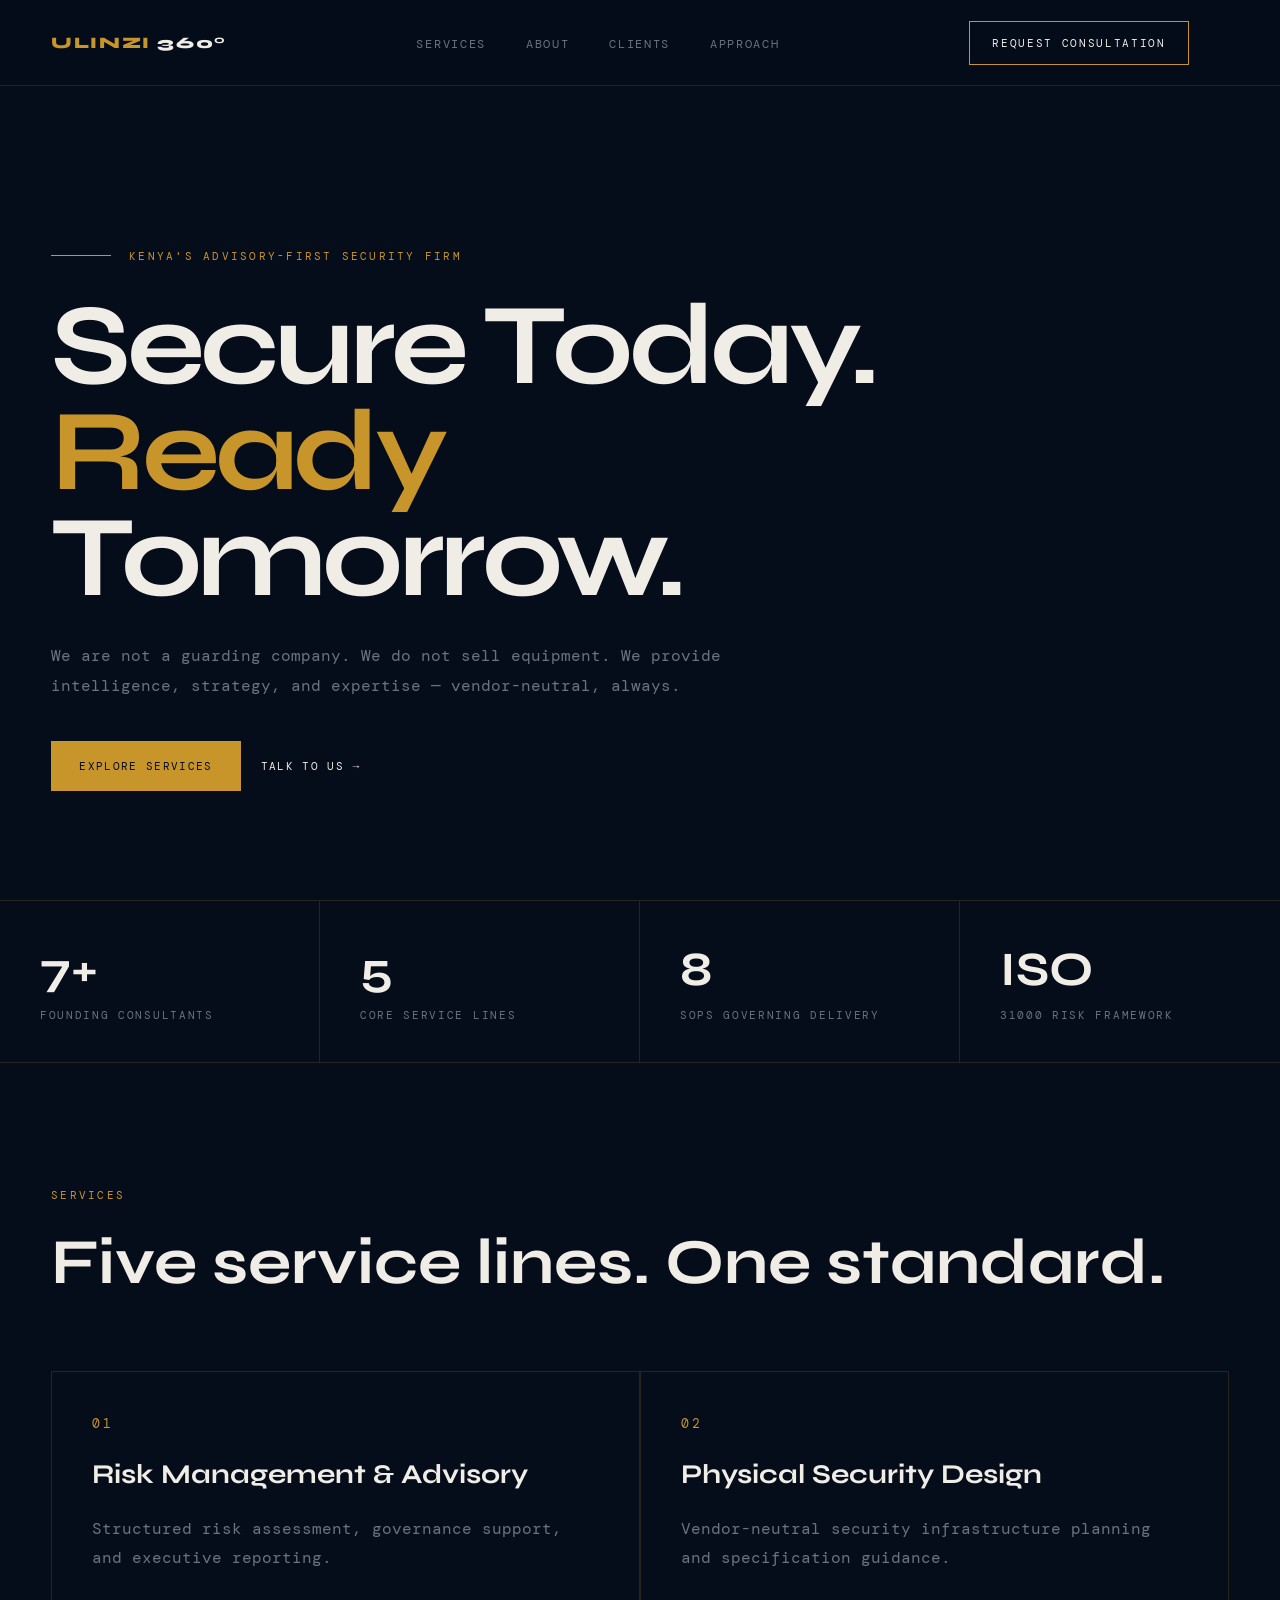
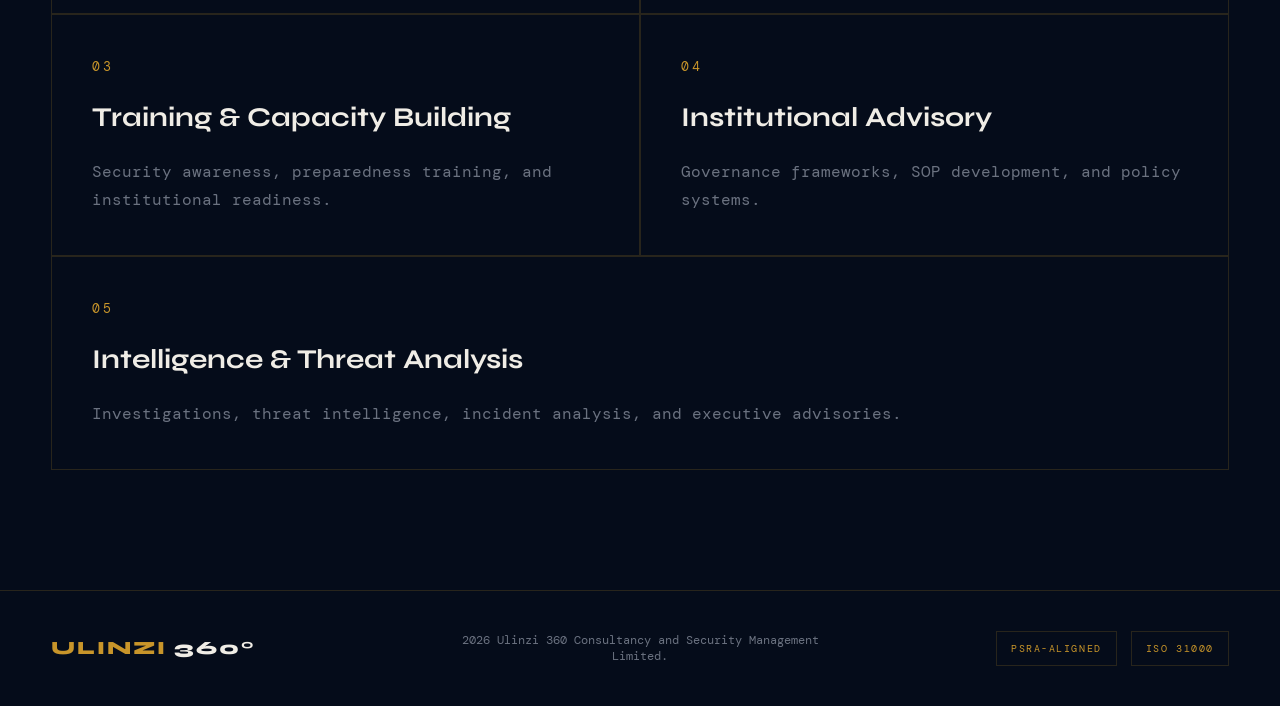
==== index.html @ 2a736d99 "start-up this is skelleton of project ." ====
<!DOCTYPE html>
<html lang="en">
<head>
  <meta charset="UTF-8" />
  <meta
    name="viewport"
    content="width=device-width, initial-scale=1.0"
  />

  <title>Ulinzi 360 | Secure Today. Ready Tomorrow. </title>

  <meta
    name="description"
    content="Advisory-first security consultancy and risk management firm operating across Kenya."
  />

  <!-- FONTS -->
  <link rel="preconnect" href="https://fonts.googleapis.com">
  <link rel="preconnect" href="https://fonts.gstatic.com" crossorigin>

  <link
    href="https://fonts.googleapis.com/css2?family=DM+Mono:wght@300;400&family=Syne:wght@700;800&display=swap"
    rel="stylesheet"
  />

  <!-- CSS -->
  <link rel="stylesheet" href="css/style.css">
</head>

<body>

  <!-- NAV -->

  <header class="header">

    <nav class="navbar container">

      <a href="index.html" class="logo">
        <span class="gold">ULINZI</span>
        <span class="white">360°</span>
      </a>

      <ul class="nav-links">

        <li>
          <a href="services.html">Services</a>
        </li>

        <li>
          <a href="about.html">About</a>
        </li>

        <li>
          <a href="clients.html">Clients</a>
        </li>

        <li>
          <a href="approach.html">Approach</a>
        </li>

      </ul>

      <a href="contact.html" class="nav-btn">
        Request Consultation
      </a>

      <button class="menu-btn">
        ☰
      </button>

    </nav>

  </header>

  <!-- MOBILE MENU -->

  <div class="mobile-menu">

    <a href="services.html">Services</a>
    <a href="about.html">About</a>
    <a href="clients.html">Clients</a>
    <a href="approach.html">Approach</a>
    <a href="contact.html">Contact</a>

  </div>

  <!-- HERO -->

  <main>

    <section class="hero container">

      <div class="hero-content">

        <div class="eyebrow">

          <span class="line"></span>

          <span>
            Kenya's Advisory-First Security Firm
          </span>

        </div>

        <h1>
          Secure Today.
          <span class="gold">
            Ready
          </span>
          Tomorrow.
        </h1>

        <p>
          We are not a guarding company.
          We do not sell equipment.
          We provide intelligence, strategy,
          and expertise — vendor-neutral, always.
        </p>

        <div class="hero-buttons">

          <a href="services.html" class="primary-btn">
            Explore Services
          </a>

          <a href="contact.html" class="ghost-btn">
            Talk To Us →
          </a>

        </div>

      </div>

    </section>

    <!-- STATS -->

    <section class="stats">

      <div class="stat-box">
        <h2>7+</h2>
        <p>FOUNDING CONSULTANTS</p>
      </div>

      <div class="stat-box">
        <h2>5</h2>
        <p>CORE SERVICE LINES</p>
      </div>

      <div class="stat-box">
        <h2>8</h2>
        <p>SOPS GOVERNING DELIVERY</p>
      </div>

      <div class="stat-box">
        <h2>ISO</h2>
        <p>31000 RISK FRAMEWORK</p>
      </div>

    </section>

    <!-- SERVICES -->

    <section class="services container">

      <div class="section-top">

        <span class="section-label">
          SERVICES
        </span>

        <h2>
          Five service lines.
          One standard.
        </h2>

      </div>

      <div class="services-grid">

        <article class="service-card">

          <span class="service-number">
            01
          </span>

          <h3>
            Risk Management &
            Advisory
          </h3>

          <p>
            Structured risk assessment,
            governance support,
            and executive reporting.
          </p>

        </article>

        <article class="service-card">

          <span class="service-number">
            02
          </span>

          <h3>
            Physical Security
            Design
          </h3>

          <p>
            Vendor-neutral security
            infrastructure planning
            and specification guidance.
          </p>

        </article>

        <article class="service-card">

          <span class="service-number">
            03
          </span>

          <h3>
            Training &
            Capacity Building
          </h3>

          <p>
            Security awareness,
            preparedness training,
            and institutional readiness.
          </p>

        </article>

        <article class="service-card">

          <span class="service-number">
            04
          </span>

          <h3>
            Institutional Advisory
          </h3>

          <p>
            Governance frameworks,
            SOP development,
            and policy systems.
          </p>

        </article>

        <article class="service-card full">

          <span class="service-number">
            05
          </span>

          <h3>
            Intelligence &
            Threat Analysis
          </h3>

          <p>
            Investigations,
            threat intelligence,
            incident analysis,
            and executive advisories.
          </p>

        </article>

      </div>

    </section>

  </main>

  <!-- FOOTER -->

  <footer class="footer">

    <div class="container footer-grid">

      <div>
        <h3 class="logo">
          <span class="gold">ULINZI</span>
          <span class="white">360°</span>
        </h3>
      </div>

      <div class="footer-center">
        2026 Ulinzi 360 Consultancy and Security
        Management Limited.
      </div>

      <div class="footer-tags">

        <span>PSRA-ALIGNED</span>
        <span>ISO 31000</span>

      </div>

    </div>

  </footer>

  <script src="js/script.js"></script>

</body>
</html>
---- css/style.css ----
:root{

  --bg-primary:#050C1A;
  --bg-secondary:#0A1628;

  --gold:#C8952A;
  --gold-dim:#8A6318;

  --text:#F0EDE6;
  --muted:#6B7280;

  --line:rgba(200,149,42,0.18);

}

*{
  margin:0;
  padding:0;
  box-sizing:border-box;
}

html{
  scroll-behavior:smooth;
}

body{
  background:var(--bg-primary);
  color:var(--text);
  font-family:'DM Mono', monospace;
}

a{
  text-decoration:none;
  color:inherit;
}

.container{
  width:min(1400px, 92%);
  margin:auto;
}

/* HEADER */

.header{
  position:fixed;
  top:0;
  left:0;
  width:100%;
  z-index:999;
  background:rgba(5,12,26,0.92);
  backdrop-filter:blur(12px);
  border-bottom:1px solid var(--line);
}

.navbar{
  height:85px;
  display:grid;
  grid-template-columns:auto 1fr auto auto;
  align-items:center;
  gap:40px;
}

.logo{
  font-family:'Syne', sans-serif;
  font-weight:800;
  letter-spacing:0.1em;
}

.gold{
  color:var(--gold);
}

.white{
  color:var(--text);
}

.nav-links{
  display:flex;
  justify-content:center;
  gap:40px;
  list-style:none;
}

.nav-links a{
  font-size:0.75rem;
  text-transform:uppercase;
  letter-spacing:0.14em;
  color:var(--muted);
  transition:0.3s ease;
}

.nav-links a:hover{
  color:var(--text);
}

.nav-btn{
  padding:14px 22px;
  border:1px solid var(--gold);
  font-size:0.7rem;
  text-transform:uppercase;
  letter-spacing:0.15em;
  transition:0.3s ease;
}

.nav-btn:hover{
  background:var(--gold);
  color:var(--bg-primary);
}

.menu-btn{
  display:none;
}

/* HERO */

.hero{
  min-height:100vh;
  display:grid;
  align-items:center;
  padding-top:140px;
}

.hero-content{
  max-width:950px;
}

.eyebrow{
  display:flex;
  align-items:center;
  gap:18px;
  margin-bottom:30px;
}

.line{
  width:60px;
  height:1px;
  background:var(--gold);
}

.eyebrow span:last-child{
  color:var(--gold);
  text-transform:uppercase;
  letter-spacing:0.2em;
  font-size:0.7rem;
}

.hero h1{
  font-family:'Syne', sans-serif;
  font-size:clamp(4rem, 9vw, 7.5rem);
  line-height:0.92;
  margin-bottom:30px;
  letter-spacing:-0.04em;
}

.hero p{
  max-width:700px;
  color:var(--muted);
  line-height:1.9;
  margin-bottom:40px;
}

.hero-buttons{
  display:flex;
  gap:20px;
  flex-wrap:wrap;
}

.primary-btn{
  padding:18px 28px;
  background:var(--gold);
  color:var(--bg-primary);
  text-transform:uppercase;
  letter-spacing:0.12em;
  font-size:0.7rem;
}

.ghost-btn{
  display:flex;
  align-items:center;
  gap:10px;
  text-transform:uppercase;
  letter-spacing:0.12em;
  font-size:0.7rem;
}

/* STATS */

.stats{
  display:grid;
  grid-template-columns:repeat(4,1fr);
  border-top:1px solid var(--line);
  border-bottom:1px solid var(--line);
}

.stat-box{
  padding:40px;
  border-right:1px solid var(--line);
}

.stat-box:last-child{
  border-right:none;
}

.stat-box h2{
  font-family:'Syne', sans-serif;
  font-size:3rem;
  margin-bottom:10px;
}

.stat-box p{
  font-size:0.7rem;
  color:var(--muted);
  letter-spacing:0.15em;
}

/* SERVICES */

.services{
  padding:120px 0;
}

.section-label{
  color:var(--gold);
  letter-spacing:0.2em;
  font-size:0.7rem;
}

.section-top h2{
  font-family:'Syne', sans-serif;
  font-size:clamp(2rem, 5vw, 4rem);
  margin-top:20px;
  margin-bottom:70px;
}

.services-grid{
  display:grid;
  grid-template-columns:repeat(2,1fr);
}

.service-card{
  border:1px solid var(--line);
  padding:40px;
  transition:0.3s ease;
}

.service-card:hover{
  background:rgba(200,149,42,0.04);
}

.service-card.full{
  grid-column:span 2;
}

.service-number{
  color:var(--gold);
  letter-spacing:0.2em;
  font-size:0.8rem;
}

.service-card h3{
  font-family:'Syne', sans-serif;
  font-size:1.7rem;
  margin:25px 0;
}

.service-card p{
  color:var(--muted);
  line-height:1.8;
}

/* FOOTER */

.footer{
  border-top:1px solid var(--line);
  padding:40px 0;
}

.footer-grid{
  display:grid;
  grid-template-columns:1fr 1fr 1fr;
  align-items:center;
}

.footer-center{
  text-align:center;
  color:var(--muted);
  font-size:0.75rem;
}

.footer-tags{
  display:flex;
  justify-content:flex-end;
  gap:14px;
}

.footer-tags span{
  border:1px solid var(--line);
  padding:10px 14px;
  color:var(--gold);
  font-size:0.65rem;
  letter-spacing:0.15em;
}
/* ABOUT PAGE EXTRA SECTIONS */

.page-hero{
  padding:160px 0 80px;
}

.page-hero h1{
  font-family:'Syne', sans-serif;
  font-size:clamp(3rem, 6vw, 5rem);
  margin:20px 0;
}

.page-hero p{
  color:var(--muted);
  max-width:750px;
  line-height:1.8;
}

/* STORY */
.about-story{
  padding:80px 0;
}

.about-story p{
  color:var(--muted);
  max-width:900px;
  line-height:1.9;
}

/* PRINCIPLES CARDS */
.about-card{
  border:1px solid var(--line);
  padding:40px;
}

.about-card h3{
  font-family:'Syne', sans-serif;
  margin:20px 0;
}

/* TIMELINE */
.timeline{
  padding:100px 0;
}

.timeline-grid{
  display:grid;
  grid-template-columns:repeat(2,1fr);
  gap:30px;
}

.timeline-item{
  border:1px solid var(--line);
  padding:30px;
}

.timeline-item h3{
  color:var(--gold);
  font-family:'Syne', sans-serif;
  font-size:1.8rem;
  margin-bottom:10px;
}
/* CONTACT PAGE */

.consultants{
  padding:80px 0;
}

.consultant-grid{
  display:grid;
  grid-template-columns:repeat(3,1fr);
  gap:30px;
  margin-top:40px;
}

.consultant-card{
  border:1px solid var(--line);
  padding:40px;
  transition:0.3s ease;
  display:flex;
  flex-direction:column;
  gap:20px;
}

.consultant-card:hover{
  background:rgba(200,149,42,0.04);
}

.consultant-card.highlight{
  border:1px solid var(--gold);
}

.consultant-avatar{
  width:60px;
  height:60px;
  border:1px solid var(--gold);
  display:flex;
  align-items:center;
  justify-content:center;
  color:var(--gold);
  font-family:'Syne', sans-serif;
}

.consultant-card h3{
  font-family:'Syne', sans-serif;
}

.contact-box p{
  color:var(--muted);
  font-size:0.8rem;
}

.contact-box span{
  color:var(--gold);
}

.contact-form-section{
  padding:100px 0;
}

.contact-form{
  display:grid;
  gap:20px;
  max-width:700px;
}

.contact-form input,
.contact-form textarea{
  padding:15px;
  background:transparent;
  border:1px solid var(--line);
  color:var(--text);
  font-family:'DM Mono', monospace;
}

.contact-form textarea{
  min-height:150px;
}

/* MOBILE */

.mobile-menu{
  display:none;
}

@media(max-width:900px){

  .nav-links,
  .nav-btn{
    display:none;
  }

  .menu-btn{
    display:block;
    background:none;
    border:none;
    color:var(--text);
    font-size:2rem;
    cursor:pointer;
  }

  .stats{
    grid-template-columns:1fr 1fr;
  }

  .services-grid{
    grid-template-columns:1fr;
  }

  .service-card.full{
    grid-column:span 1;
  }

  .footer-grid{
    grid-template-columns:1fr;
    gap:30px;
    text-align:center;
  }

  .footer-tags{
    justify-content:center;
  }

  .mobile-menu{
    position:fixed;
    inset:0;
    background:var(--bg-primary);
    z-index:998;
    display:none;
    flex-direction:column;
    justify-content:center;
    align-items:center;
    gap:40px;
  }

  .mobile-menu a{
    font-size:1.3rem;
    text-transform:uppercase;
    letter-spacing:0.15em;
  }

  .mobile-menu.active{
    display:flex;
  }

}
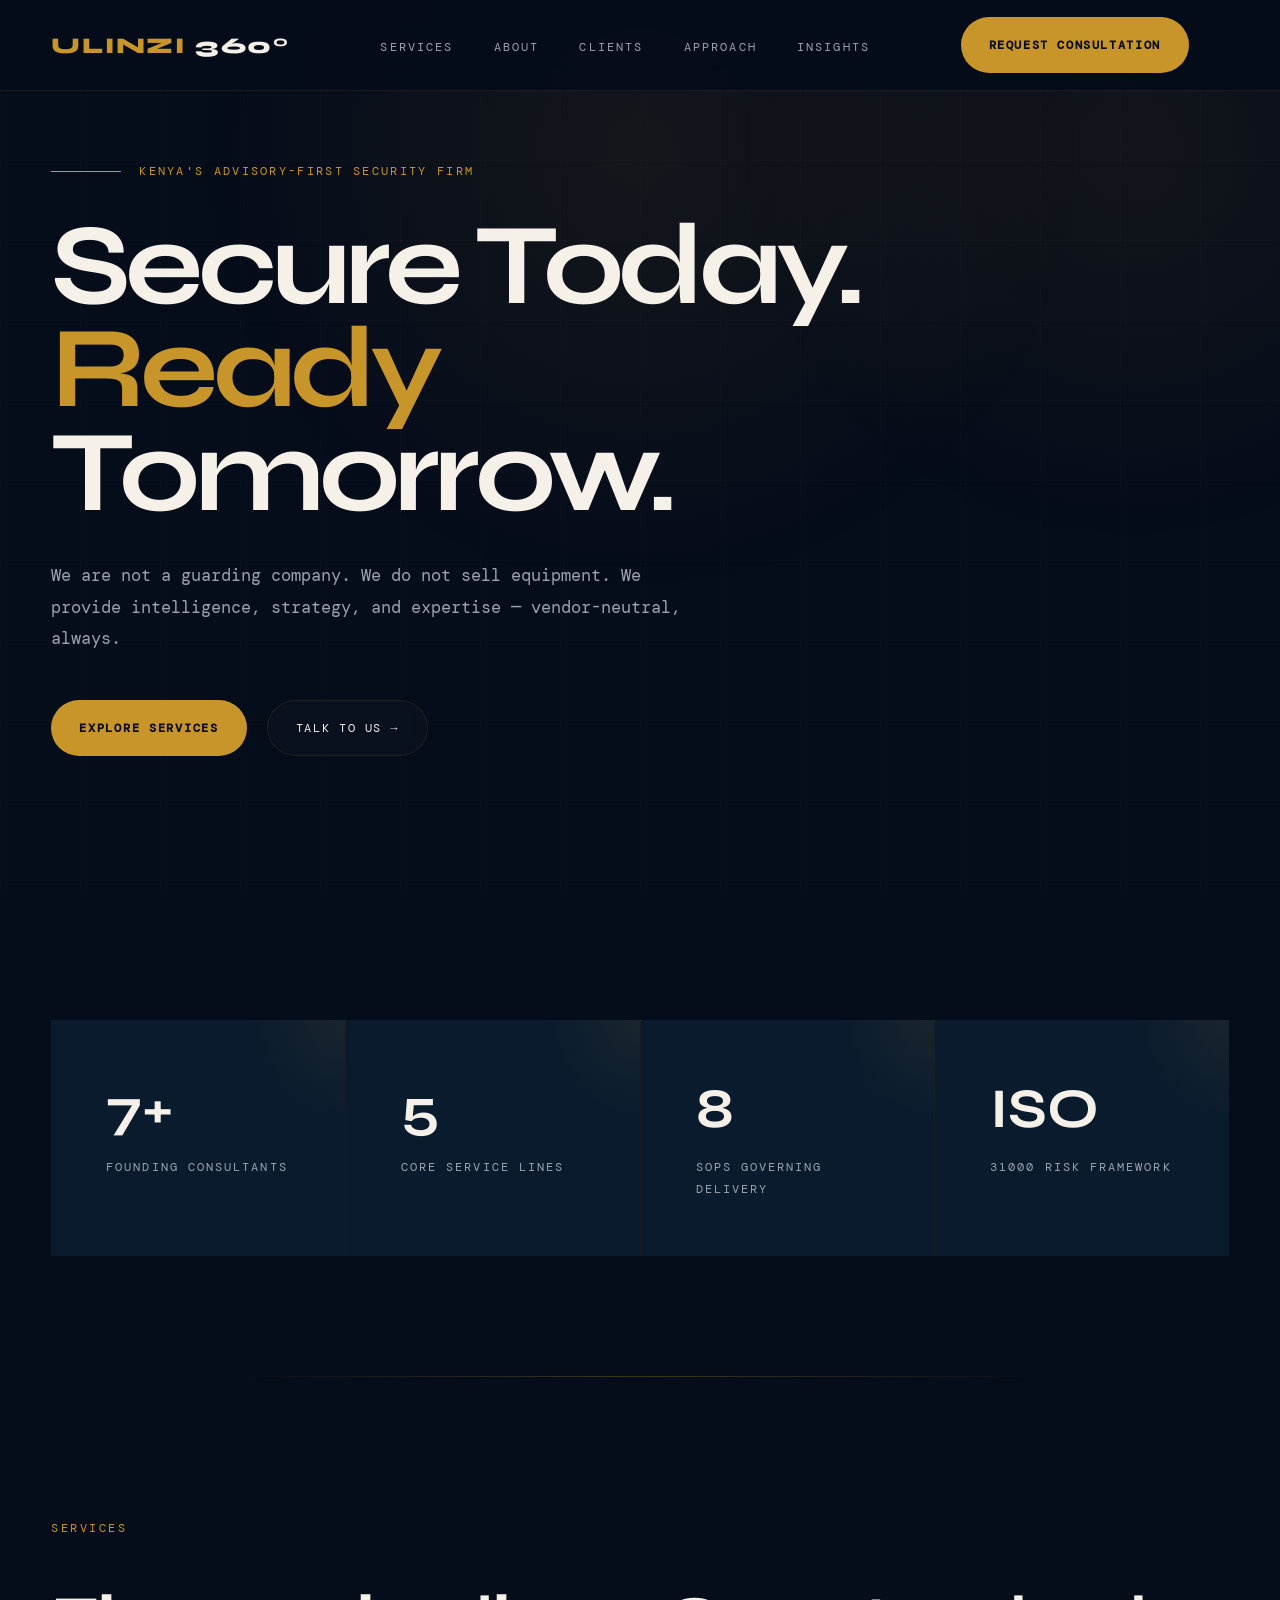
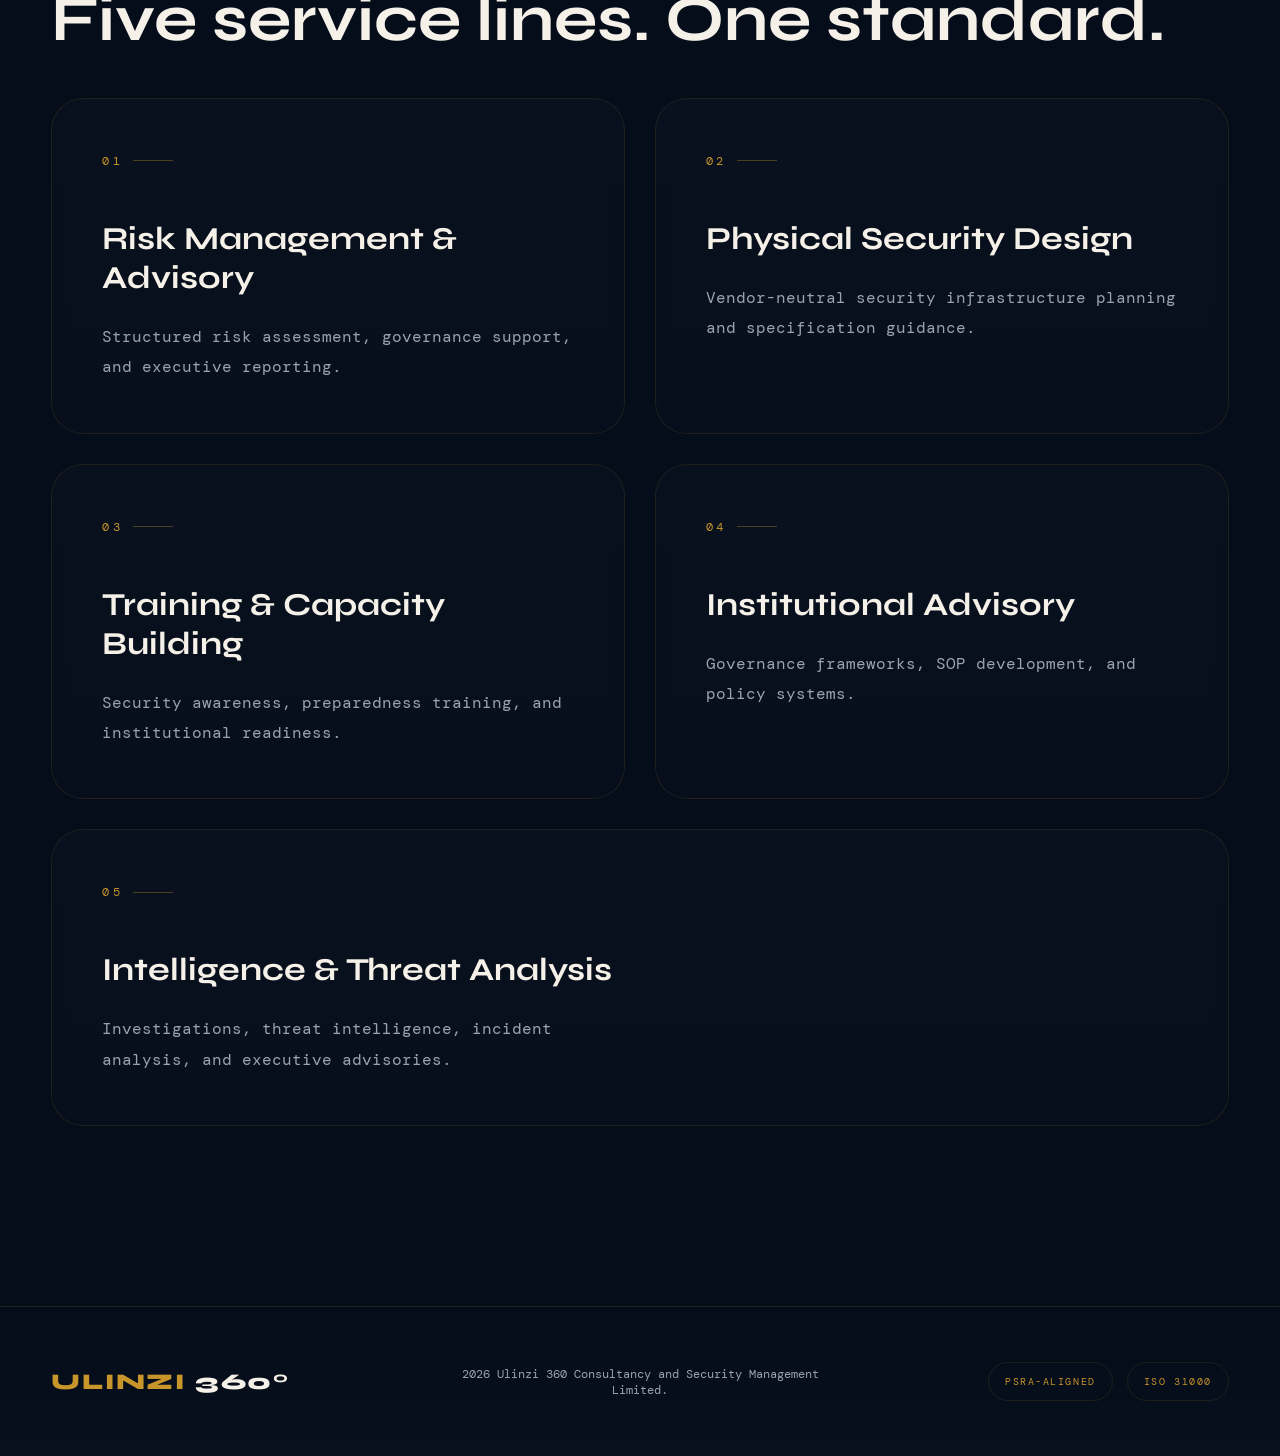
==== commit fe757889: "update 4/n" ====
--- a/index.html
+++ b/index.html
@@ -58,6 +58,10 @@
           <a href="approach.html">Approach</a>
         </li>
 
+        <li>
+          <a href="insights.html">Insights</a>
+        </li>
+
       </ul>
 
       <a href="contact.html" class="nav-btn">
@@ -81,6 +85,7 @@
     <a href="clients.html">Clients</a>
     <a href="approach.html">Approach</a>
     <a href="contact.html">Contact</a>
+    <a href="insights.html">Insights</a>
 
   </div>
 
--- a/css/style.css
+++ b/css/style.css
@@ -1,22 +1,33 @@
 :root{
 
   --bg-primary:#050C1A;
-  --bg-secondary:#0A1628;
+  --bg-secondary:#0A1B2E;
 
   --gold:#C8952A;
+  --gold-light:#E2B04A;
   --gold-dim:#8A6318;
 
-  --text:#F0EDE6;
-  --muted:#6B7280;
-
-  --line:rgba(200,149,42,0.18);
-
-}
+  --text:#F5F1E8;
+  --muted:#9CA3AF;
+
+  --line:rgba(200,149,42,0.12);
+
+  --radius:28px;
+
+}
+
+/* RESET */
 
 *{
   margin:0;
   padding:0;
   box-sizing:border-box;
+
+  transition:
+  background-color .35s ease,
+  border-color .35s ease,
+  color .35s ease,
+  transform .45s cubic-bezier(.22,.61,.36,1);
 }
 
 html{
@@ -27,6 +38,45 @@
   background:var(--bg-primary);
   color:var(--text);
   font-family:'DM Mono', monospace;
+  overflow-x:hidden;
+  position:relative;
+}
+
+/* GRID BACKGROUND */
+
+body::before{
+  content:"";
+  position:fixed;
+  inset:0;
+
+  background-image:
+  linear-gradient(rgba(255,255,255,0.015) 1px, transparent 1px),
+  linear-gradient(90deg, rgba(255,255,255,0.015) 1px, transparent 1px);
+
+  background-size:80px 80px;
+
+  pointer-events:none;
+  z-index:-3;
+}
+
+/* GLOW */
+
+body::after{
+  content:"";
+  position:fixed;
+
+  width:800px;
+  height:800px;
+
+  background:
+  radial-gradient(circle,
+  rgba(200,149,42,0.07),
+  transparent 70%);
+
+  top:-250px;
+  right:-250px;
+
+  z-index:-2;
 }
 
 a{
@@ -34,9 +84,46 @@
   color:inherit;
 }
 
+img{
+  width:100%;
+  display:block;
+}
+
+p{
+  line-height:1.9;
+  font-size:1rem;
+}
+
 .container{
-  width:min(1400px, 92%);
+  width:min(1400px,92%);
   margin:auto;
+}
+
+/* GLOBAL SECTION FLOW */
+
+section{
+  position:relative;
+}
+
+section::before{
+  content:"";
+  position:absolute;
+
+  top:0;
+  left:50%;
+
+  transform:translateX(-50%);
+
+  width:70%;
+  height:1px;
+
+  background:
+  linear-gradient(
+    90deg,
+    transparent,
+  rgba(200,149,42,0.3),
+    transparent
+  );
 }
 
 /* HEADER */
@@ -47,15 +134,20 @@
   left:0;
   width:100%;
   z-index:999;
-  background:rgba(5,12,26,0.92);
-  backdrop-filter:blur(12px);
+
+  background:rgba(5,12,26,0.88);
+
+  backdrop-filter:blur(14px);
+
   border-bottom:1px solid var(--line);
 }
 
 .navbar{
-  height:85px;
+  height:90px;
+
   display:grid;
   grid-template-columns:auto 1fr auto auto;
+
   align-items:center;
   gap:40px;
 }
@@ -63,7 +155,8 @@
 .logo{
   font-family:'Syne', sans-serif;
   font-weight:800;
-  letter-spacing:0.1em;
+  font-size:1.4rem;
+  letter-spacing:0.08em;
 }
 
 .gold{
@@ -82,81 +175,973 @@
 }
 
 .nav-links a{
-  font-size:0.75rem;
+  color:var(--muted);
+
+  font-size:.75rem;
   text-transform:uppercase;
-  letter-spacing:0.14em;
-  color:var(--muted);
-  transition:0.3s ease;
+  letter-spacing:.18em;
+
+  position:relative;
+}
+
+.nav-links a::after{
+  content:"";
+  position:absolute;
+  bottom:-10px;
+  left:0;
+
+  width:0;
+  height:1px;
+
+  background:var(--gold);
+
+  transition:.4s ease;
 }
 
 .nav-links a:hover{
   color:var(--text);
 }
 
-.nav-btn{
-  padding:14px 22px;
-  border:1px solid var(--gold);
-  font-size:0.7rem;
+.nav-links a:hover::after{
+  width:100%;
+}
+
+.nav-btn,
+.primary-btn{
+  padding:18px 28px;
+
+  background:var(--gold);
+
+  color:var(--bg-primary);
+
+  border:none;
+
   text-transform:uppercase;
-  letter-spacing:0.15em;
-  transition:0.3s ease;
-}
-
-.nav-btn:hover{
-  background:var(--gold);
-  color:var(--bg-primary);
+  letter-spacing:.14em;
+  font-size:.72rem;
+
+  border-radius:100px;
+
+  font-weight:bold;
+
+  display:inline-flex;
+  align-items:center;
+  justify-content:center;
+  gap:10px;
+}
+
+.nav-btn:hover,
+.primary-btn:hover{
+  transform:translateY(-4px);
+  box-shadow:0 20px 40px rgba(200,149,42,0.2);
 }
 
 .menu-btn{
   display:none;
-}
-
+
+  background:none;
+  border:none;
+
+  color:var(--text);
+
+  font-size:2rem;
+  cursor:pointer;
+}
+
+/* MOBILE MENU */
+
+.mobile-menu{
+  position:fixed;
+  inset:0;
+
+  background:rgba(5,12,26,0.98);
+
+  z-index:998;
+
+  display:none;
+  flex-direction:column;
+  justify-content:center;
+  align-items:center;
+
+  gap:40px;
+}
+
+.mobile-menu.active{
+  display:flex;
+}
+
+.mobile-menu a{
+  font-size:1.2rem;
+  text-transform:uppercase;
+  letter-spacing:.15em;
+}
+
+/* PAGE HERO */
+
+.page-hero{
+  min-height:85vh;
+
+  display:flex;
+  flex-direction:column;
+  justify-content:center;
+
+  padding-top:160px;
+  padding-bottom:120px;
+}
+
+.section-label{
+  color:var(--gold);
+
+  text-transform:uppercase;
+  letter-spacing:.22em;
+
+  font-size:.72rem;
+
+  margin-bottom:25px;
+
+  display:inline-block;
+}
+
+.page-hero h1{
+  font-family:'Syne', sans-serif;
+
+  font-size:clamp(3.5rem,8vw,7rem);
+
+  line-height:.95;
+
+  margin-bottom:35px;
+
+  letter-spacing:-.05em;
+
+  max-width:1000px;
+}
+
+.page-hero p{
+  max-width:760px;
+  color:var(--muted);
+}
+
+/* INTRO */
+
+.clients-intro,
+.services-intro{
+  padding:120px 0;
+}
+
+.section-top h2{
+  font-family:'Syne', sans-serif;
+
+  font-size:clamp(2rem,5vw,4rem);
+
+  margin:20px 0 40px;
+}
+
+.section-top p,
+.clients-intro p,
+.services-intro p{
+  max-width:850px;
+  color:var(--muted);
+}
+
+/* CLIENTS GRID */
+
+.clients-grid{
+  display:grid;
+  grid-template-columns:repeat(2,1fr);
+  gap:30px;
+
+  padding-bottom:140px;
+}
+
+.client-card{
+  border:1px solid var(--line);
+
+  padding:50px;
+
+  border-radius:var(--radius);
+
+  background:
+  linear-gradient(
+  180deg,
+  rgba(255,255,255,0.02),
+  rgba(255,255,255,0.01)
+  );
+
+  backdrop-filter:blur(8px);
+
+  position:relative;
+  overflow:hidden;
+}
+
+.client-card::after{
+  content:"";
+  position:absolute;
+
+  inset:0;
+
+  background:
+  linear-gradient(
+  135deg,
+  rgba(200,149,42,0.08),
+  transparent 40%
+  );
+
+  opacity:0;
+
+  transition:.5s ease;
+}
+
+.client-card:hover{
+  transform:translateY(-12px);
+  border-color:rgba(200,149,42,0.4);
+}
+
+.client-card:hover::after{
+  opacity:1;
+}
+
+.client-number{
+  color:var(--gold);
+
+  font-size:.8rem;
+  letter-spacing:.25em;
+}
+
+.client-card h3{
+  font-family:'Syne', sans-serif;
+
+  font-size:2rem;
+
+  margin:25px 0;
+}
+
+.client-card p{
+  color:var(--muted);
+}
+
+/* SERVICE PAGE */
+
+.service-page{
+  display:grid;
+  grid-template-columns:repeat(2,1fr);
+  gap:30px;
+
+  padding-bottom:140px;
+}
+
+.service-detail{
+  border:1px solid var(--line);
+
+  padding:50px;
+
+  border-radius:var(--radius);
+
+  background:
+  linear-gradient(
+  180deg,
+  rgba(255,255,255,0.02),
+  rgba(255,255,255,0.01)
+  );
+
+  backdrop-filter:blur(8px);
+
+  position:relative;
+  overflow:hidden;
+}
+
+.service-detail:hover{
+  transform:translateY(-12px);
+  border-color:rgba(200,149,42,0.35);
+}
+
+.service-detail.full{
+  grid-column:span 2;
+}
+
+.service-number{
+  color:var(--gold);
+
+  font-size:.8rem;
+  letter-spacing:.25em;
+}
+
+.service-detail h2{
+  font-family:'Syne', sans-serif;
+
+  font-size:2.3rem;
+
+  margin:25px 0;
+}
+
+.service-detail p{
+  color:var(--muted);
+
+  margin-bottom:35px;
+}
+
+/* TAGS */
+
+.tags{
+  display:flex;
+  flex-wrap:wrap;
+  gap:14px;
+
+  margin-bottom:40px;
+}
+
+.tags span{
+  border:1px solid var(--line);
+
+  padding:12px 18px;
+
+  border-radius:100px;
+
+  color:var(--gold);
+
+  font-size:.68rem;
+  letter-spacing:.15em;
+
+  background:rgba(200,149,42,0.04);
+}
+
+/* TRUST BOX */
+
+.clients-trust,
+.services-cta{
+  padding-bottom:160px;
+}
+
+.trust-box{
+  border:1px solid var(--line);
+
+  border-radius:40px;
+
+  padding:80px;
+
+  background:
+  linear-gradient(
+    135deg,
+  rgba(200,149,42,0.06),
+  rgba(255,255,255,0.01)
+  );
+
+  text-align:center;
+
+  position:relative;
+  overflow:hidden;
+}
+
+.trust-box::before{
+  content:"";
+  position:absolute;
+
+  width:500px;
+  height:500px;
+
+  background:
+  radial-gradient(circle,
+  rgba(200,149,42,0.12),
+  transparent 70%);
+
+  top:-250px;
+  right:-200px;
+}
+
+.trust-box h2{
+  font-family:'Syne', sans-serif;
+
+  font-size:clamp(2rem,5vw,4rem);
+
+  margin-bottom:30px;
+
+  position:relative;
+}
+
+.trust-box p{
+  color:var(--muted);
+
+  max-width:850px;
+
+  margin:auto auto 40px;
+
+  position:relative;
+}
+
+/* FOOTER */
+
+.footer{
+  border-top:1px solid var(--line);
+
+  padding:50px 0;
+}
+
+.footer-grid{
+  display:grid;
+  grid-template-columns:1fr 1fr 1fr;
+
+  align-items:center;
+}
+
+.footer-center{
+  text-align:center;
+
+  color:var(--muted);
+
+  font-size:.75rem;
+}
+
+.footer-tags{
+  display:flex;
+  justify-content:flex-end;
+  gap:15px;
+}
+
+.footer-tags span{
+  border:1px solid var(--line);
+
+  padding:12px 16px;
+
+  border-radius:100px;
+
+  color:var(--gold);
+
+  font-size:.65rem;
+  letter-spacing:.15em;
+}
+
+/* SCROLL REVEAL */
+
+.reveal{
+  opacity:0;
+  transform:translateY(40px);
+  transition:all .9s cubic-bezier(.22,.61,.36,1);
+}
+
+.reveal.active{
+  opacity:1;
+  transform:translateY(0);
+}
+
+/* MOBILE */
+
+@media(max-width:1000px){
+
+  .nav-links,
+  .nav-btn{
+    display:none;
+  }
+
+  .menu-btn{
+    display:block;
+  }
+
+  .clients-grid,
+  .service-page{
+    grid-template-columns:1fr;
+  }
+
+  .service-detail.full{
+    grid-column:span 1;
+  }
+
+  .footer-grid{
+    grid-template-columns:1fr;
+
+    text-align:center;
+    gap:30px;
+  }
+
+  .footer-tags{
+    justify-content:center;
+  }
+
+}
+
+@media(max-width:700px){
+
+  .page-hero{
+    min-height:auto;
+
+    padding-top:140px;
+    padding-bottom:100px;
+  }
+
+  .page-hero h1{
+    line-height:1.05;
+  }
+
+  .clients-intro,
+  .services-intro{
+    padding:100px 0;
+  }
+
+  .client-card,
+  .service-detail,
+  .trust-box{
+    padding:35px;
+  }
+
+  .service-detail h2{
+    font-size:1.8rem;
+  }
+
+  .client-card h3{
+    font-size:1.7rem;
+  }
+
+  .trust-box{
+    border-radius:28px;
+  }
+
+  .footer{
+    padding:40px 0;
+  }
+
+}
+
+
+/* ABOUT STORY */
+
+.about-story{
+  padding:140px 0;
+}
+
+.about-story p{
+  max-width:950px;
+
+  color:var(--muted);
+
+  font-size:1.05rem;
+  line-height:2;
+}
+
+/* ABOUT GRID */
+
+.about-grid{
+  display:grid;
+  grid-template-columns:repeat(2,1fr);
+  gap:30px;
+
+  padding-bottom:140px;
+}
+
+.about-card{
+  position:relative;
+
+  border:1px solid var(--line);
+
+  background:
+  linear-gradient(
+  180deg,
+  rgba(255,255,255,0.02),
+  rgba(255,255,255,0.01)
+  );
+
+  backdrop-filter:blur(8px);
+}
+
+.about-card::before{
+  content:"";
+
+  position:absolute;
+  inset:0;
+
+  background:
+  linear-gradient(
+  135deg,
+  rgba(200,149,42,0.08),
+  transparent 45%
+  );
+
+  opacity:0;
+
+  transition:.5s ease;
+}
+
+.about-card:hover{
+  transform:translateY(-12px);
+
+  border-color:rgba(200,149,42,0.35);
+}
+
+.about-card:hover::before{
+  opacity:1;
+}
+
+.about-number{
+  color:var(--gold);
+
+  letter-spacing:.25em;
+  font-size:.8rem;
+}
+
+.about-card h3{
+  font-family:'Syne', sans-serif;
+
+  font-size:2rem;
+
+  margin:25px 0;
+}
+
+.about-card p{
+  color:var(--muted);
+}
+
+/* TIMELINE */
+
+.timeline{
+  padding-bottom:160px;
+}
+
+.timeline-grid{
+  position:relative;
+
+  display:grid;
+  grid-template-columns:repeat(2,1fr);
+
+  gap:30px;
+}
+
+.timeline-item{
+  position:relative;
+
+  border:1px solid var(--line);
+
+  border-radius:var(--radius);
+
+  padding:45px;
+
+  overflow:hidden;
+
+  background:
+  linear-gradient(
+  180deg,
+  rgba(255,255,255,0.02),
+  rgba(255,255,255,0.01)
+  );
+}
+
+.timeline-item::before{
+  content:"";
+
+  position:absolute;
+
+  width:200px;
+  height:200px;
+
+  background:
+  radial-gradient(circle,
+  rgba(200,149,42,0.08),
+  transparent 70%);
+
+  top:-100px;
+  right:-100px;
+}
+
+.timeline-item:hover{
+  transform:translateY(-10px);
+
+  border-color:rgba(200,149,42,0.35);
+}
+
+.timeline-item h3{
+  color:var(--gold);
+
+  font-family:'Syne', sans-serif;
+
+  font-size:2.2rem;
+
+  margin-bottom:20px;
+}
+
+.timeline-item p{
+  color:var(--muted);
+}
+
+/* TEAM SECTION */
+
+.team-section{
+  padding-bottom:180px;
+}
+
+.team-grid{
+  display:grid;
+  grid-template-columns:repeat(2,1fr);
+  gap:30px;
+}
+
+.team-card{
+  position:relative;
+
+  border:1px solid var(--line);
+
+  border-radius:var(--radius);
+
+  padding:60px;
+
+  overflow:hidden;
+
+  background:
+  linear-gradient(
+  180deg,
+  rgba(255,255,255,0.02),
+  rgba(255,255,255,0.01)
+  );
+
+  text-align:left;
+}
+
+.team-card::after{
+  content:"";
+
+  position:absolute;
+
+  inset:0;
+
+  background:
+  linear-gradient(
+  135deg,
+  rgba(200,149,42,0.08),
+  transparent 40%
+  );
+
+  opacity:0;
+
+  transition:.5s ease;
+}
+
+.team-card:hover{
+  transform:translateY(-12px);
+
+  border-color:rgba(200,149,42,0.4);
+}
+
+.team-card:hover::after{
+  opacity:1;
+}
+
+.avatar{
+  width:85px;
+  height:85px;
+
+  border-radius:50%;
+
+  border:1px solid rgba(200,149,42,0.35);
+
+  display:flex;
+  align-items:center;
+  justify-content:center;
+
+  color:var(--gold);
+
+  font-family:'Syne', sans-serif;
+  font-size:1.4rem;
+  font-weight:800;
+
+  margin-bottom:30px;
+
+  background:
+  linear-gradient(
+  135deg,
+  rgba(200,149,42,0.12),
+  rgba(255,255,255,0.01)
+  );
+}
+
+.team-card h3{
+  font-family:'Syne', sans-serif;
+
+  font-size:2rem;
+
+  margin-bottom:20px;
+}
+
+.team-card p{
+  color:var(--muted);
+
+  margin-bottom:35px;
+}
+
+.team-tag{
+  display:inline-flex;
+  align-items:center;
+  justify-content:center;
+
+  border:1px solid var(--line);
+
+  border-radius:100px;
+
+  padding:12px 18px;
+
+  color:var(--gold);
+
+  font-size:.68rem;
+  letter-spacing:.15em;
+
+  background:rgba(200,149,42,0.04);
+}
+
+/* OPTIONAL PREMIUM LINE */
+
+.team-section::after{
+  content:"";
+
+  position:absolute;
+
+  left:50%;
+  bottom:60px;
+
+  transform:translateX(-50%);
+
+  width:120px;
+  height:1px;
+
+  background:var(--gold);
+}
+
+/* MOBILE */
+
+@media(max-width:1000px){
+
+  .about-grid,
+  .timeline-grid,
+  .team-grid{
+    grid-template-columns:1fr;
+  }
+
+}
+
+@media(max-width:700px){
+
+  .about-story{
+    padding:100px 0;
+}
+
+  .about-grid{
+    padding-bottom:100px;
+  }
+
+  .timeline{
+    padding-bottom:120px;
+  }
+
+  .team-section{
+    padding-bottom:140px;
+  }
+
+  .about-card,
+  .timeline-item,
+  .team-card{
+    padding:35px;
+  }
+
+  .team-card h3,
+  .about-card h3{
+    font-size:1.7rem;
+}
+
+  .timeline-item h3{
+    font-size:1.8rem;
+  }
+
+  .avatar{
+    width:70px;
+    height:70px;
+
+    font-size:1.1rem;
+}
+
+}
 /* HERO */
 
 .hero{
   min-height:100vh;
+
+  display:flex;
+  align-items:center;
+
+  padding-top:140px;
+  padding-bottom:120px;
+
+  position:relative;
+  overflow:hidden;
+}
+
+.hero::before{
+  content:"";
+
+  position:absolute;
+
+  width:900px;
+  height:900px;
+
+  background:
+  radial-gradient(circle,
+  rgba(200,149,42,0.08),
+  transparent 70%);
+
+  top:-300px;
+  right:-300px;
+
+  z-index:-1;
+}
+
+.hero-grid{
   display:grid;
+  grid-template-columns:1.2fr .8fr;
+  gap:60px;
   align-items:center;
-  padding-top:140px;
 }
 
 .hero-content{
-  max-width:950px;
+  max-width:850px;
 }
 
 .eyebrow{
   display:flex;
   align-items:center;
   gap:18px;
-  margin-bottom:30px;
+
+  margin-bottom:35px;
 }
 
 .line{
-  width:60px;
+  width:70px;
   height:1px;
+
   background:var(--gold);
 }
 
 .eyebrow span:last-child{
   color:var(--gold);
+
   text-transform:uppercase;
-  letter-spacing:0.2em;
-  font-size:0.7rem;
+
+  letter-spacing:.2em;
+
+  font-size:.72rem;
 }
 
 .hero h1{
   font-family:'Syne', sans-serif;
-  font-size:clamp(4rem, 9vw, 7.5rem);
-  line-height:0.92;
-  margin-bottom:30px;
-  letter-spacing:-0.04em;
+
+  font-size:clamp(4rem,9vw,8rem);
+
+  line-height:.9;
+
+  letter-spacing:-.05em;
+
+  margin-bottom:35px;
 }
 
 .hero p{
-  max-width:700px;
+  max-width:650px;
+
   color:var(--muted);
-  line-height:1.9;
-  margin-bottom:40px;
+
+  margin-bottom:45px;
+
+  font-size:1.05rem;
 }
 
 .hero-buttons{
@@ -165,22 +1150,123 @@
   flex-wrap:wrap;
 }
 
-.primary-btn{
-  padding:18px 28px;
-  background:var(--gold);
-  color:var(--bg-primary);
-  text-transform:uppercase;
-  letter-spacing:0.12em;
-  font-size:0.7rem;
-}
+/* GHOST BTN */
 
 .ghost-btn{
   display:flex;
   align-items:center;
-  gap:10px;
+  justify-content:center;
+
+  padding:18px 28px;
+
+  border:1px solid var(--line);
+
+  border-radius:100px;
+
   text-transform:uppercase;
-  letter-spacing:0.12em;
-  font-size:0.7rem;
+  letter-spacing:.14em;
+  font-size:.72rem;
+
+  backdrop-filter:blur(8px);
+
+  background:rgba(255,255,255,0.02);
+}
+
+.ghost-btn:hover{
+  transform:translateY(-4px);
+
+  border-color:rgba(200,149,42,0.35);
+
+  background:rgba(200,149,42,0.05);
+}
+
+/* HERO PANEL */
+
+.hero-panel{
+  display:flex;
+  justify-content:flex-end;
+}
+
+.hero-panel-inner{
+  width:100%;
+  max-width:420px;
+
+  border:1px solid var(--line);
+
+  border-radius:36px;
+
+  padding:50px;
+
+  position:relative;
+  overflow:hidden;
+
+  background:
+  linear-gradient(
+    180deg,
+  rgba(255,255,255,0.03),
+  rgba(255,255,255,0.01)
+  );
+
+  backdrop-filter:blur(14px);
+}
+
+.hero-panel-inner::before{
+  content:"";
+
+  position:absolute;
+
+  width:300px;
+  height:300px;
+
+  background:
+  radial-gradient(circle,
+  rgba(200,149,42,0.12),
+  transparent 70%);
+
+  top:-120px;
+  right:-120px;
+}
+
+.panel-label{
+  color:var(--gold);
+
+  letter-spacing:.18em;
+  font-size:.72rem;
+}
+
+.panel-line{
+  width:100%;
+  height:1px;
+
+  background:var(--line);
+
+  margin:30px 0;
+}
+
+.hero-metrics{
+  display:flex;
+  flex-direction:column;
+  gap:30px;
+}
+
+.metric{
+  position:relative;
+  z-index:2;
+}
+
+.metric h3{
+  font-family:'Syne', sans-serif;
+
+  font-size:3rem;
+
+  margin-bottom:8px;
+}
+
+.metric p{
+  color:var(--muted);
+
+  letter-spacing:.15em;
+  font-size:.72rem;
 }
 
 /* STATS */
@@ -188,63 +1274,121 @@
 .stats{
   display:grid;
   grid-template-columns:repeat(4,1fr);
-  border-top:1px solid var(--line);
-  border-bottom:1px solid var(--line);
+
+  gap:1px;
+
+  background:var(--line);
+
+  margin:120px auto;
+
+  width:min(1400px,92%);
 }
 
 .stat-box{
-  padding:40px;
-  border-right:1px solid var(--line);
-}
-
-.stat-box:last-child{
-  border-right:none;
+  padding:55px;
+
+  background:var(--bg-secondary);
+
+  position:relative;
+  overflow:hidden;
+}
+
+.stat-box::before{
+  content:"";
+
+  position:absolute;
+
+  width:200px;
+  height:200px;
+
+  background:
+  radial-gradient(circle,
+  rgba(200,149,42,0.08),
+  transparent 70%);
+
+  top:-100px;
+  right:-100px;
+}
+
+.stat-box:hover{
+  transform:translateY(-8px);
 }
 
 .stat-box h2{
   font-family:'Syne', sans-serif;
-  font-size:3rem;
-  margin-bottom:10px;
+
+  font-size:3.5rem;
+
+  margin-bottom:15px;
 }
 
 .stat-box p{
-  font-size:0.7rem;
   color:var(--muted);
-  letter-spacing:0.15em;
+
+  font-size:.72rem;
+  letter-spacing:.18em;
 }
 
 /* SERVICES */
 
 .services{
-  padding:120px 0;
-}
-
-.section-label{
-  color:var(--gold);
-  letter-spacing:0.2em;
-  font-size:0.7rem;
-}
-
-.section-top h2{
-  font-family:'Syne', sans-serif;
-  font-size:clamp(2rem, 5vw, 4rem);
-  margin-top:20px;
-  margin-bottom:70px;
+  padding:140px 0 180px;
 }
 
 .services-grid{
   display:grid;
   grid-template-columns:repeat(2,1fr);
+
+  gap:30px;
 }
 
 .service-card{
+  position:relative;
+
   border:1px solid var(--line);
-  padding:40px;
-  transition:0.3s ease;
+
+  border-radius:32px;
+
+  padding:50px;
+
+  overflow:hidden;
+
+  background:
+  linear-gradient(
+    180deg,
+  rgba(255,255,255,0.02),
+  rgba(255,255,255,0.01)
+  );
+
+  backdrop-filter:blur(8px);
+}
+
+.service-card::before{
+  content:"";
+
+  position:absolute;
+  inset:0;
+
+  background:
+  linear-gradient(
+  135deg,
+  rgba(200,149,42,0.08),
+  transparent 40%
+  );
+
+  opacity:0;
+
+  transition:.5s ease;
 }
 
 .service-card:hover{
-  background:rgba(200,149,42,0.04);
+  transform:translateY(-12px);
+
+  border-color:rgba(200,149,42,0.35);
+}
+
+.service-card:hover::before{
+  opacity:1;
 }
 
 .service-card.full{
@@ -253,256 +1397,1394 @@
 
 .service-number{
   color:var(--gold);
-  letter-spacing:0.2em;
-  font-size:0.8rem;
+
+  font-size:.8rem;
+  letter-spacing:.25em;
 }
 
 .service-card h3{
   font-family:'Syne', sans-serif;
-  font-size:1.7rem;
+
+  font-size:2rem;
+
   margin:25px 0;
 }
 
 .service-card p{
   color:var(--muted);
-  line-height:1.8;
+
+  max-width:500px;
+}
+
+/* MOBILE */
+
+@media(max-width:1000px){
+
+  .hero-grid{
+    grid-template-columns:1fr;
+  }
+
+  .hero-panel{
+    justify-content:flex-start;
+  }
+
+  .stats{
+    grid-template-columns:1fr 1fr;
+  }
+
+  .services-grid{
+    grid-template-columns:1fr;
+  }
+
+  .service-card.full{
+    grid-column:span 1;
+  }
+
+}
+
+@media(max-width:700px){
+
+  .hero{
+    padding-top:130px;
+    padding-bottom:100px;
+  }
+
+  .hero h1{
+    line-height:1;
+  }
+
+  .hero-panel-inner,
+  .service-card,
+  .stat-box{
+    padding:35px;
+  }
+
+  .metric h3{
+    font-size:2.3rem;
+  }
+
+  .stats{
+    grid-template-columns:1fr;
+  }
+
+}
+/* SERVICES HERO */
+
+.page-hero{
+  min-height:85vh;
+
+  display:flex;
+  flex-direction:column;
+  justify-content:center;
+
+  padding-top:160px;
+  padding-bottom:120px;
+
+  position:relative;
+  overflow:hidden;
+}
+
+.page-hero::before{
+  content:"";
+
+  position:absolute;
+
+  width:900px;
+  height:900px;
+
+  background:
+  radial-gradient(circle,
+  rgba(200,149,42,0.08),
+  transparent 70%);
+
+  top:-350px;
+  right:-250px;
+
+  z-index:-1;
+}
+
+.page-hero h1{
+  font-family:'Syne', sans-serif;
+
+  font-size:clamp(4rem,8vw,7rem);
+
+  line-height:.92;
+
+  letter-spacing:-.05em;
+
+  margin:25px 0 35px;
+
+  max-width:950px;
+}
+
+.page-hero p{
+  max-width:760px;
+
+  color:var(--muted);
+
+  font-size:1.05rem;
+}
+
+/* INTRO */
+
+.services-intro{
+  padding:120px 0 140px;
+}
+
+.section-top h2{
+  font-family:'Syne', sans-serif;
+
+  font-size:clamp(2rem,5vw,4rem);
+
+  margin:20px 0 40px;
+}
+
+.services-intro p{
+  max-width:850px;
+
+  color:var(--muted);
+
+  line-height:2;
+}
+
+/* SERVICES GRID */
+
+.service-page{
+  display:grid;
+  grid-template-columns:repeat(2,1fr);
+
+  gap:35px;
+
+  padding-bottom:180px;
+}
+
+/* CARD */
+
+.service-detail{
+  position:relative;
+
+  border:1px solid var(--line);
+
+  border-radius:36px;
+
+  padding:55px;
+
+  overflow:hidden;
+
+  background:
+  linear-gradient(
+  180deg,
+  rgba(255,255,255,0.03),
+  rgba(255,255,255,0.01)
+  );
+
+  backdrop-filter:blur(10px);
+}
+
+.service-detail::before{
+  content:"";
+
+  position:absolute;
+  inset:0;
+
+  background:
+  linear-gradient(
+    135deg,
+  rgba(200,149,42,0.09),
+    transparent 45%
+  );
+
+  opacity:0;
+
+  transition:.5s ease;
+}
+
+.service-detail::after{
+  content:"";
+
+  position:absolute;
+
+  width:260px;
+  height:260px;
+
+  background:
+  radial-gradient(circle,
+  rgba(200,149,42,0.08),
+  transparent 70%);
+
+  top:-120px;
+  right:-120px;
+}
+
+.service-detail:hover{
+  transform:translateY(-14px);
+
+  border-color:rgba(200,149,42,0.35);
+
+  box-shadow:
+  0 30px 80px rgba(0,0,0,0.35);
+}
+
+.service-detail:hover::before{
+  opacity:1;
+}
+
+/* FULL WIDTH */
+
+.service-detail.full{
+  grid-column:span 2;
+
+  display:grid;
+  grid-template-columns:1.2fr .8fr;
+
+  align-items:center;
+  gap:40px;
+}
+
+/* NUMBER */
+
+.service-number{
+  color:var(--gold);
+
+  font-size:.78rem;
+  letter-spacing:.28em;
+
+  display:inline-block;
+
+  margin-bottom:25px;
+}
+
+/* TITLE */
+
+.service-detail h2{
+  font-family:'Syne', sans-serif;
+
+  font-size:2.3rem;
+
+  line-height:1.1;
+
+  margin-bottom:25px;
+
+  max-width:600px;
+}
+
+/* TEXT */
+
+.service-detail p{
+  color:var(--muted);
+
+  max-width:600px;
+
+  margin-bottom:35px;
+
+  line-height:1.95;
+}
+
+/* TAGS */
+
+.tags{
+  display:flex;
+  flex-wrap:wrap;
+
+  gap:14px;
+
+  margin-bottom:40px;
+}
+
+.tags span{
+  border:1px solid var(--line);
+
+  padding:12px 18px;
+
+  border-radius:100px;
+
+  background:
+  rgba(200,149,42,0.04);
+
+  color:var(--gold);
+
+  font-size:.68rem;
+  letter-spacing:.16em;
+}
+
+.tags span:hover{
+  background:
+  rgba(200,149,42,0.12);
+
+  transform:translateY(-2px);
+}
+
+/* CTA BUTTON */
+
+.primary-btn{
+  display:inline-flex;
+  align-items:center;
+  justify-content:center;
+
+  padding:18px 28px;
+
+  border-radius:100px;
+
+  background:var(--gold);
+
+  color:var(--bg-primary);
+
+  font-size:.72rem;
+  letter-spacing:.15em;
+
+  text-transform:uppercase;
+
+  font-weight:bold;
+}
+
+.primary-btn:hover{
+  transform:translateY(-4px);
+
+  box-shadow:
+  0 20px 40px rgba(200,149,42,0.25);
+}
+
+/* FINAL CTA */
+
+.services-cta{
+  padding-bottom:180px;
+}
+
+.trust-box{
+  position:relative;
+
+  border:1px solid var(--line);
+
+  border-radius:42px;
+
+  padding:90px;
+
+  overflow:hidden;
+
+  background:
+  linear-gradient(
+  135deg,
+  rgba(200,149,42,0.06),
+  rgba(255,255,255,0.01)
+  );
+
+  text-align:center;
+}
+
+.trust-box::before{
+  content:"";
+
+  position:absolute;
+
+  width:500px;
+  height:500px;
+
+  background:
+  radial-gradient(circle,
+  rgba(200,149,42,0.12),
+  transparent 70%);
+
+  top:-250px;
+  right:-200px;
+}
+
+.trust-box h2{
+  position:relative;
+
+  font-family:'Syne', sans-serif;
+
+  font-size:clamp(2rem,5vw,4rem);
+
+  margin-bottom:30px;
+}
+
+.trust-box p{
+  position:relative;
+
+  max-width:820px;
+
+  margin:auto auto 40px;
+
+  color:var(--muted);
+
+  line-height:2;
 }
 
 /* FOOTER */
 
 .footer{
   border-top:1px solid var(--line);
-  padding:40px 0;
+
+  padding:55px 0;
 }
 
 .footer-grid{
   display:grid;
   grid-template-columns:1fr 1fr 1fr;
+
   align-items:center;
 }
 
 .footer-center{
   text-align:center;
+
   color:var(--muted);
-  font-size:0.75rem;
+
+  font-size:.75rem;
 }
 
 .footer-tags{
   display:flex;
   justify-content:flex-end;
+
   gap:14px;
 }
 
 .footer-tags span{
   border:1px solid var(--line);
+
+  border-radius:100px;
+
+  padding:12px 16px;
+
+  color:var(--gold);
+
+  font-size:.65rem;
+  letter-spacing:.15em;
+}
+
+/* MOBILE */
+
+@media(max-width:1000px){
+
+  .service-page{
+    grid-template-columns:1fr;
+  }
+
+  .service-detail.full{
+    grid-column:span 1;
+
+    display:block;
+  }
+
+  .footer-grid{
+    grid-template-columns:1fr;
+
+    gap:30px;
+
+    text-align:center;
+  }
+
+  .footer-tags{
+    justify-content:center;
+  }
+
+}
+
+@media(max-width:700px){
+
+  .page-hero{
+    min-height:auto;
+
+    padding-top:140px;
+    padding-bottom:100px;
+  }
+
+  .page-hero h1{
+    line-height:1;
+  }
+
+  .services-intro{
+    padding:100px 0;
+  }
+
+  .service-page{
+    padding-bottom:120px;
+  }
+
+  .service-detail{
+    padding:35px;
+  }
+
+  .service-detail h2{
+    font-size:1.8rem;
+  }
+
+  .services-cta{
+    padding-bottom:120px;
+  }
+
+  .trust-box{
+    padding:50px 35px;
+
+    border-radius:30px;
+  }
+
+}
+/* =======================================================
+   SERVICES PAGE PREMIUM ENHANCEMENTS
+======================================================= */
+
+/* HERO IMPROVEMENTS */
+
+.page-hero{
+  position: relative;
+}
+
+.page-hero::after{
+  content:"";
+  position:absolute;
+
+  width:600px;
+  height:600px;
+
+  border-radius:50%;
+
+  background:
+  radial-gradient(
+    circle,
+    rgba(200,149,42,0.08),
+    transparent 70%
+  );
+
+  left:-250px;
+  bottom:-250px;
+
+  z-index:-1;
+}
+
+/* SECTION SPACING */
+
+.services-intro{
+  position:relative;
+}
+
+.services-intro::after{
+  content:"";
+  position:absolute;
+
+  left:0;
+  bottom:0;
+
+  width:100%;
+  height:1px;
+
+  background:
+  linear-gradient(
+    90deg,
+    transparent,
+    rgba(200,149,42,0.2),
+    transparent
+  );
+}
+
+/* SERVICE CARD PREMIUM LOOK */
+
+.service-detail{
+  transition:
+    transform .5s cubic-bezier(.22,.61,.36,1),
+    border-color .35s ease,
+    box-shadow .4s ease;
+}
+
+/* GOLD TOP LINE */
+
+.service-detail::before{
+  opacity:1;
+
+  background:
+  linear-gradient(
+    90deg,
+    rgba(200,149,42,0.35),
+    transparent 50%
+  );
+
+  height:1px;
+
+  top:0;
+  bottom:auto;
+}
+
+/* INNER LIGHT */
+
+.service-detail::after{
+  opacity:.8;
+}
+
+/* HOVER */
+
+.service-detail:hover{
+  transform:translateY(-14px);
+
+  border-color:
+  rgba(200,149,42,0.4);
+
+  box-shadow:
+  0 30px 60px rgba(0,0,0,0.45),
+  0 0 40px rgba(200,149,42,0.08);
+}
+
+/* NUMBER */
+
+.service-number{
+  display:inline-flex;
+  align-items:center;
+  gap:10px;
+}
+
+.service-number::after{
+  content:"";
+
+  width:40px;
+  height:1px;
+
+  background:rgba(200,149,42,0.35);
+}
+
+/* TITLES */
+
+.service-detail h2{
+  position:relative;
+
+  line-height:1.05;
+}
+
+/* PARAGRAPH */
+
+.service-detail p{
+  font-size:.98rem;
+}
+
+/* TAGS */
+
+.tags{
+  margin-top:10px;
+}
+
+.tags span{
+  transition:
+    background .35s ease,
+    transform .35s ease,
+    border-color .35s ease;
+}
+
+.tags span:hover{
+  border-color:
+  rgba(200,149,42,0.35);
+
+  background:
+  rgba(200,149,42,0.12);
+
+  transform:translateY(-3px);
+}
+
+/* BUTTON */
+
+.primary-btn{
+  position:relative;
+  overflow:hidden;
+}
+
+.primary-btn::before{
+  content:"";
+
+  position:absolute;
+  inset:0;
+
+  background:
+  linear-gradient(
+    120deg,
+    transparent,
+    rgba(255,255,255,0.25),
+    transparent
+  );
+
+  transform:translateX(-120%);
+
+  transition:.7s ease;
+}
+
+.primary-btn:hover::before{
+  transform:translateX(120%);
+}
+
+/* FULL WIDTH CARD SPECIAL */
+
+.service-detail.full{
+  background:
+  linear-gradient(
+    135deg,
+    rgba(200,149,42,0.08),
+    rgba(255,255,255,0.015)
+  );
+
+  border:
+  1px solid rgba(200,149,42,0.18);
+}
+
+/* CTA BOX */
+
+.trust-box{
+  box-shadow:
+  0 30px 80px rgba(0,0,0,0.4);
+}
+
+.trust-box .primary-btn{
+  margin-top:10px;
+}
+
+/* FOOTER IMPROVEMENT */
+
+.footer{
+  background:
+  linear-gradient(
+    180deg,
+    transparent,
+    rgba(255,255,255,0.015)
+  );
+}
+
+/* SCROLLBAR */
+
+::-webkit-scrollbar{
+  width:10px;
+}
+
+::-webkit-scrollbar-track{
+  background:var(--bg-primary);
+}
+
+::-webkit-scrollbar-thumb{
+  background:
+  linear-gradient(
+    180deg,
+    var(--gold),
+    var(--gold-dim)
+  );
+
+  border-radius:20px;
+}
+
+/* MOBILE IMPROVEMENTS */
+
+@media(max-width:700px){
+
+  .service-detail{
+    border-radius:28px;
+  }
+
+  .service-detail h2{
+    font-size:1.7rem;
+  }
+
+  .tags{
+    gap:10px;
+  }
+
+  .tags span{
+    font-size:.62rem;
+    padding:10px 14px;
+  }
+
+  .primary-btn{
+    width:100%;
+  }
+
+}
+.contact-form{
+  display:flex;
+  flex-direction:column;
+  gap:22px;
+
+  margin-top:40px;
+}
+
+.contact-form input,
+.contact-form textarea{
+  width:100%;
+
+  padding:20px 24px;
+
+  border:1px solid var(--line);
+  border-radius:22px;
+
+  background:
+  rgba(255,255,255,0.02);
+
+  color:var(--text);
+
+  font-family:'DM Mono', monospace;
+  font-size:.95rem;
+
+  outline:none;
+
+  backdrop-filter:blur(10px);
+
+  transition:
+  border-color .35s ease,
+  background .35s ease,
+  transform .35s ease;
+}
+
+.contact-form textarea{
+  min-height:180px;
+  resize:none;
+}
+
+.contact-form input::placeholder,
+.contact-form textarea::placeholder{
+  color:var(--muted);
+}
+
+.contact-form input:focus,
+.contact-form textarea:focus{
+  border-color:
+  rgba(200,149,42,0.4);
+
+  background:
+  rgba(200,149,42,0.03);
+
+  transform:translateY(-2px);
+}
+
+.contact-form .primary-btn{
+  width:fit-content;
+
+  margin-top:10px;
+}
+
+@media(max-width:700px){
+
+  .contact-form .primary-btn{
+    width:100%;
+  }
+
+}
+/* =========================================
+   FINAL MOBILE FIXES
+========================================= */
+
+html,
+body{
+  width:100%;
+  overflow-x:hidden;
+}
+
+/* CONTAINER */
+
+.container{
+  width:min(100%,92%);
+}
+
+/* NAVBAR */
+
+@media(max-width:768px){
+
+  .navbar{
+    height:80px;
+
+    grid-template-columns:auto auto;
+
+    justify-content:space-between;
+
+    gap:20px;
+  }
+
+  .logo{
+    font-size:1.1rem;
+  }
+
+  .menu-btn{
+    font-size:1.8rem;
+  }
+
+}
+
+/* MOBILE MENU */
+
+.mobile-menu{
+  padding:40px 20px;
+  text-align:center;
+  }
+
+.mobile-menu a{
+  font-size:1rem;
+  }
+
+/* HERO */
+
+@media(max-width:768px){
+
+  .hero,
+  .page-hero{
+    padding-top:120px;
+    padding-bottom:80px;
+  }
+
+  .hero h1,
+  .page-hero h1{
+    font-size:clamp(2.5rem,12vw,4rem);
+
+    line-height:1.05;
+
+    word-break:break-word;
+  }
+
+  .hero p,
+  .page-hero p{
+    font-size:.95rem;
+    line-height:1.8;
+  }
+
+  .hero-buttons{
+    flex-direction:column;
+    width:100%;
+  }
+
+  .hero-buttons a{
+    width:100%;
+  }
+
+}
+
+/* CARDS */
+
+@media(max-width:768px){
+
+  .client-card,
+  .service-card,
+  .service-detail,
+  .about-card,
+  .timeline-item,
+  .team-card,
+  .trust-box{
+    padding:28px;
+    border-radius:24px;
+  }
+
+  .client-card h3,
+  .service-card h3,
+  .service-detail h2,
+  .about-card h3,
+  .team-card h3{
+    font-size:1.5rem;
+    line-height:1.2;
+  }
+
+}
+
+/* GRID FIXES */
+
+@media(max-width:768px){
+
+  .hero-grid,
+  .services-grid,
+  .clients-grid,
+  .about-grid,
+  .timeline-grid,
+  .team-grid,
+  .service-page,
+  .footer-grid{
+    grid-template-columns:1fr;
+  }
+
+}
+
+/* PANEL */
+
+@media(max-width:768px){
+
+  .hero-panel{
+    width:100%;
+  }
+
+  .hero-panel-inner{
+    max-width:100%;
+    padding:30px;
+  }
+
+}
+
+/* STATS */
+
+@media(max-width:768px){
+
+  .stats{
+    grid-template-columns:1fr;
+    margin:80px auto;
+  }
+
+  .stat-box{
+    padding:35px;
+  }
+
+  .stat-box h2{
+    font-size:2.4rem;
+  }
+
+}
+
+/* TAGS */
+
+.tags{
+  gap:10px;
+}
+
+.tags span{
+  font-size:.6rem;
   padding:10px 14px;
-  color:var(--gold);
-  font-size:0.65rem;
-  letter-spacing:0.15em;
-}
-/* ABOUT PAGE EXTRA SECTIONS */
-
-.page-hero{
-  padding:160px 0 80px;
-}
-
-.page-hero h1{
-  font-family:'Syne', sans-serif;
-  font-size:clamp(3rem, 6vw, 5rem);
-  margin:20px 0;
-}
-
-.page-hero p{
-  color:var(--muted);
-  max-width:750px;
-  line-height:1.8;
-}
-
-/* STORY */
-.about-story{
-  padding:80px 0;
-}
-
-.about-story p{
-  color:var(--muted);
-  max-width:900px;
-  line-height:1.9;
-}
-
-/* PRINCIPLES CARDS */
-.about-card{
-  border:1px solid var(--line);
-  padding:40px;
-}
-
-.about-card h3{
-  font-family:'Syne', sans-serif;
-  margin:20px 0;
-}
-
-/* TIMELINE */
-.timeline{
-  padding:100px 0;
-}
-
-.timeline-grid{
+}
+
+/* BUTTONS */
+
+.primary-btn,
+.nav-btn,
+.ghost-btn{
+  min-height:56px;
+}
+
+@media(max-width:768px){
+
+  .primary-btn,
+  .ghost-btn{
+    width:100%;
+  }
+
+}
+
+/* FOOTER */
+
+@media(max-width:768px){
+
+  .footer{
+    padding:35px 0;
+  }
+
+  .footer-grid{
+    gap:20px;
+  }
+
+  .footer-tags{
+    flex-wrap:wrap;
+  }
+
+}
+
+/* TEXT OVERFLOW FIX */
+
+h1,
+h2,
+h3,
+p,
+a,
+span{
+  overflow-wrap:break-word;
+}
+
+/* IMAGE FIX */
+
+img{
+  max-width:100%;
+  height:auto;
+}
+
+/* TOUCH FIX */
+
+button,
+a{
+  -webkit-tap-highlight-color:transparent;
+}
+
+/* SMOOTHER MOBILE */
+
+@media(max-width:768px){
+
+  *{
+    transition:
+    background-color .3s ease,
+    border-color .3s ease,
+    color .3s ease,
+    transform .3s ease;
+  }
+
+}
+.mobile-menu{
+  opacity:0;
+  visibility:hidden;
+  transform:translateY(-20px);
+
+  transition:
+  opacity .35s ease,
+  transform .35s ease,
+  visibility .35s ease;
+}
+
+.mobile-menu.active{
+  opacity:1;
+  visibility:visible;
+  transform:translateY(0);
+
+  display:flex;
+}
+
+/* =========================================
+   INSIGHTS PAGE
+========================================= */
+
+.blog-grid{
   display:grid;
   grid-template-columns:repeat(2,1fr);
+
   gap:30px;
-}
-
-.timeline-item{
+
+  padding-bottom:140px;
+}
+
+.blog-card{
+  position:relative;
+
   border:1px solid var(--line);
-  padding:30px;
-}
-
-.timeline-item h3{
+
+  border-radius:32px;
+
+  padding:50px;
+
+  overflow:hidden;
+
+  background:
+  linear-gradient(
+    180deg,
+    rgba(255,255,255,0.03),
+    rgba(255,255,255,0.01)
+  );
+
+  backdrop-filter:blur(10px);
+}
+
+.blog-card::before{
+  content:"";
+
+  position:absolute;
+  inset:0;
+
+  background:
+  linear-gradient(
+    135deg,
+    rgba(200,149,42,0.08),
+    transparent 45%
+  );
+
+  opacity:0;
+
+  transition:.5s ease;
+}
+
+.blog-card:hover{
+  transform:translateY(-12px);
+
+  border-color:
+  rgba(200,149,42,0.35);
+
+  box-shadow:
+  0 25px 60px rgba(0,0,0,0.35);
+}
+
+.blog-card:hover::before{
+  opacity:1;
+}
+
+.blog-tag{
   color:var(--gold);
+
+  font-size:.72rem;
+  letter-spacing:.2em;
+}
+
+.blog-card h3{
   font-family:'Syne', sans-serif;
-  font-size:1.8rem;
-  margin-bottom:10px;
-}
-/* CONTACT PAGE */
-
-.consultants{
-  padding:80px 0;
-}
-
-.consultant-grid{
-  display:grid;
-  grid-template-columns:repeat(3,1fr);
-  gap:30px;
-  margin-top:40px;
-}
-
-.consultant-card{
+
+  font-size:2rem;
+
+  line-height:1.15;
+
+  margin:25px 0;
+}
+
+.blog-card p{
+  color:var(--muted);
+
+  margin-bottom:35px;
+}
+
+.blog-card a{
+  color:var(--gold);
+
+  text-transform:uppercase;
+
+  letter-spacing:.15em;
+
+  font-size:.72rem;
+}
+
+/* FEATURED */
+
+.featured-insight{
+  padding-bottom:160px;
+}
+
+.featured-content{
   border:1px solid var(--line);
-  padding:40px;
-  transition:0.3s ease;
+
+  border-radius:42px;
+
+  padding:90px;
+
+  background:
+  linear-gradient(
+    135deg,
+    rgba(200,149,42,0.08),
+    rgba(255,255,255,0.01)
+  );
+
+  position:relative;
+  overflow:hidden;
+}
+
+.featured-content::before{
+  content:"";
+
+  position:absolute;
+
+  width:500px;
+  height:500px;
+
+  background:
+  radial-gradient(
+    circle,
+    rgba(200,149,42,0.12),
+    transparent 70%
+  );
+
+  top:-250px;
+  right:-200px;
+}
+
+.featured-content h2{
+  position:relative;
+
+  font-family:'Syne', sans-serif;
+
+  font-size:clamp(2rem,5vw,4rem);
+
+  margin:25px 0 30px;
+
+  max-width:700px;
+}
+
+.featured-content p{
+  position:relative;
+
+  max-width:760px;
+
+  color:var(--muted);
+
+  margin-bottom:40px;
+}
+
+/* NEWSLETTER */
+
+.insight-newsletter{
+  padding-bottom:180px;
+}
+
+.newsletter-box{
+  border:1px solid var(--line);
+
+  border-radius:36px;
+
+  padding:70px;
+
+    text-align:center;
+
+  background:
+  linear-gradient(
+    180deg,
+    rgba(255,255,255,0.02),
+    rgba(255,255,255,0.01)
+  );
+  }
+
+.newsletter-box h2{
+  font-family:'Syne', sans-serif;
+
+  font-size:clamp(2rem,5vw,3.5rem);
+
+  margin:25px 0;
+}
+
+.newsletter-box p{
+  max-width:700px;
+
+  margin:auto auto 40px;
+
+  color:var(--muted);
+}
+
+.newsletter-form{
   display:flex;
-  flex-direction:column;
   gap:20px;
-}
-
-.consultant-card:hover{
-  background:rgba(200,149,42,0.04);
-}
-
-.consultant-card.highlight{
-  border:1px solid var(--gold);
-}
-
-.consultant-avatar{
-  width:60px;
-  height:60px;
-  border:1px solid var(--gold);
-  display:flex;
-  align-items:center;
-  justify-content:center;
-  color:var(--gold);
-  font-family:'Syne', sans-serif;
-}
-
-.consultant-card h3{
-  font-family:'Syne', sans-serif;
-}
-
-.contact-box p{
-  color:var(--muted);
-  font-size:0.8rem;
-}
-
-.contact-box span{
-  color:var(--gold);
-}
-
-.contact-form-section{
-  padding:100px 0;
-}
-
-.contact-form{
-  display:grid;
-  gap:20px;
-  max-width:700px;
-}
-
-.contact-form input,
-.contact-form textarea{
-  padding:15px;
-  background:transparent;
+
+    justify-content:center;
+    flex-wrap:wrap;
+}
+
+.newsletter-form input{
+  width:100%;
+  max-width:420px;
+
+  padding:20px 24px;
+
   border:1px solid var(--line);
+
+  border-radius:100px;
+
+  background:
+  rgba(255,255,255,0.02);
+
   color:var(--text);
+
+  outline:none;
+
   font-family:'DM Mono', monospace;
 }
 
-.contact-form textarea{
-  min-height:150px;
-}
-
 /* MOBILE */
 
-.mobile-menu{
-  display:none;
-}
-
-@media(max-width:900px){
-
-  .nav-links,
-  .nav-btn{
-    display:none;
-  }
-
-  .menu-btn{
-    display:block;
-    background:none;
-    border:none;
-    color:var(--text);
-    font-size:2rem;
-    cursor:pointer;
-  }
-
-  .stats{
-    grid-template-columns:1fr 1fr;
-  }
-
-  .services-grid{
+@media(max-width:768px){
+
+  .blog-grid{
     grid-template-columns:1fr;
   }
 
-  .service-card.full{
-    grid-column:span 1;
-  }
-
-  .footer-grid{
-    grid-template-columns:1fr;
-    gap:30px;
-    text-align:center;
-  }
-
-  .footer-tags{
-    justify-content:center;
-  }
-
-  .mobile-menu{
-    position:fixed;
-    inset:0;
-    background:var(--bg-primary);
-    z-index:998;
-    display:none;
+  .blog-card,
+  .featured-content,
+  .newsletter-box{
+    padding:30px;
+    border-radius:28px;
+  }
+
+  .blog-card h3{
+    font-size:1.6rem;
+  }
+
+  .newsletter-form{
     flex-direction:column;
-    justify-content:center;
-    align-items:center;
-    gap:40px;
-  }
-
-  .mobile-menu a{
-    font-size:1.3rem;
-    text-transform:uppercase;
-    letter-spacing:0.15em;
-  }
-
-  .mobile-menu.active{
-    display:flex;
+  }
+
+  .newsletter-form input,
+  .newsletter-form button{
+    width:100%;
+    max-width:100%;
   }
 
 }
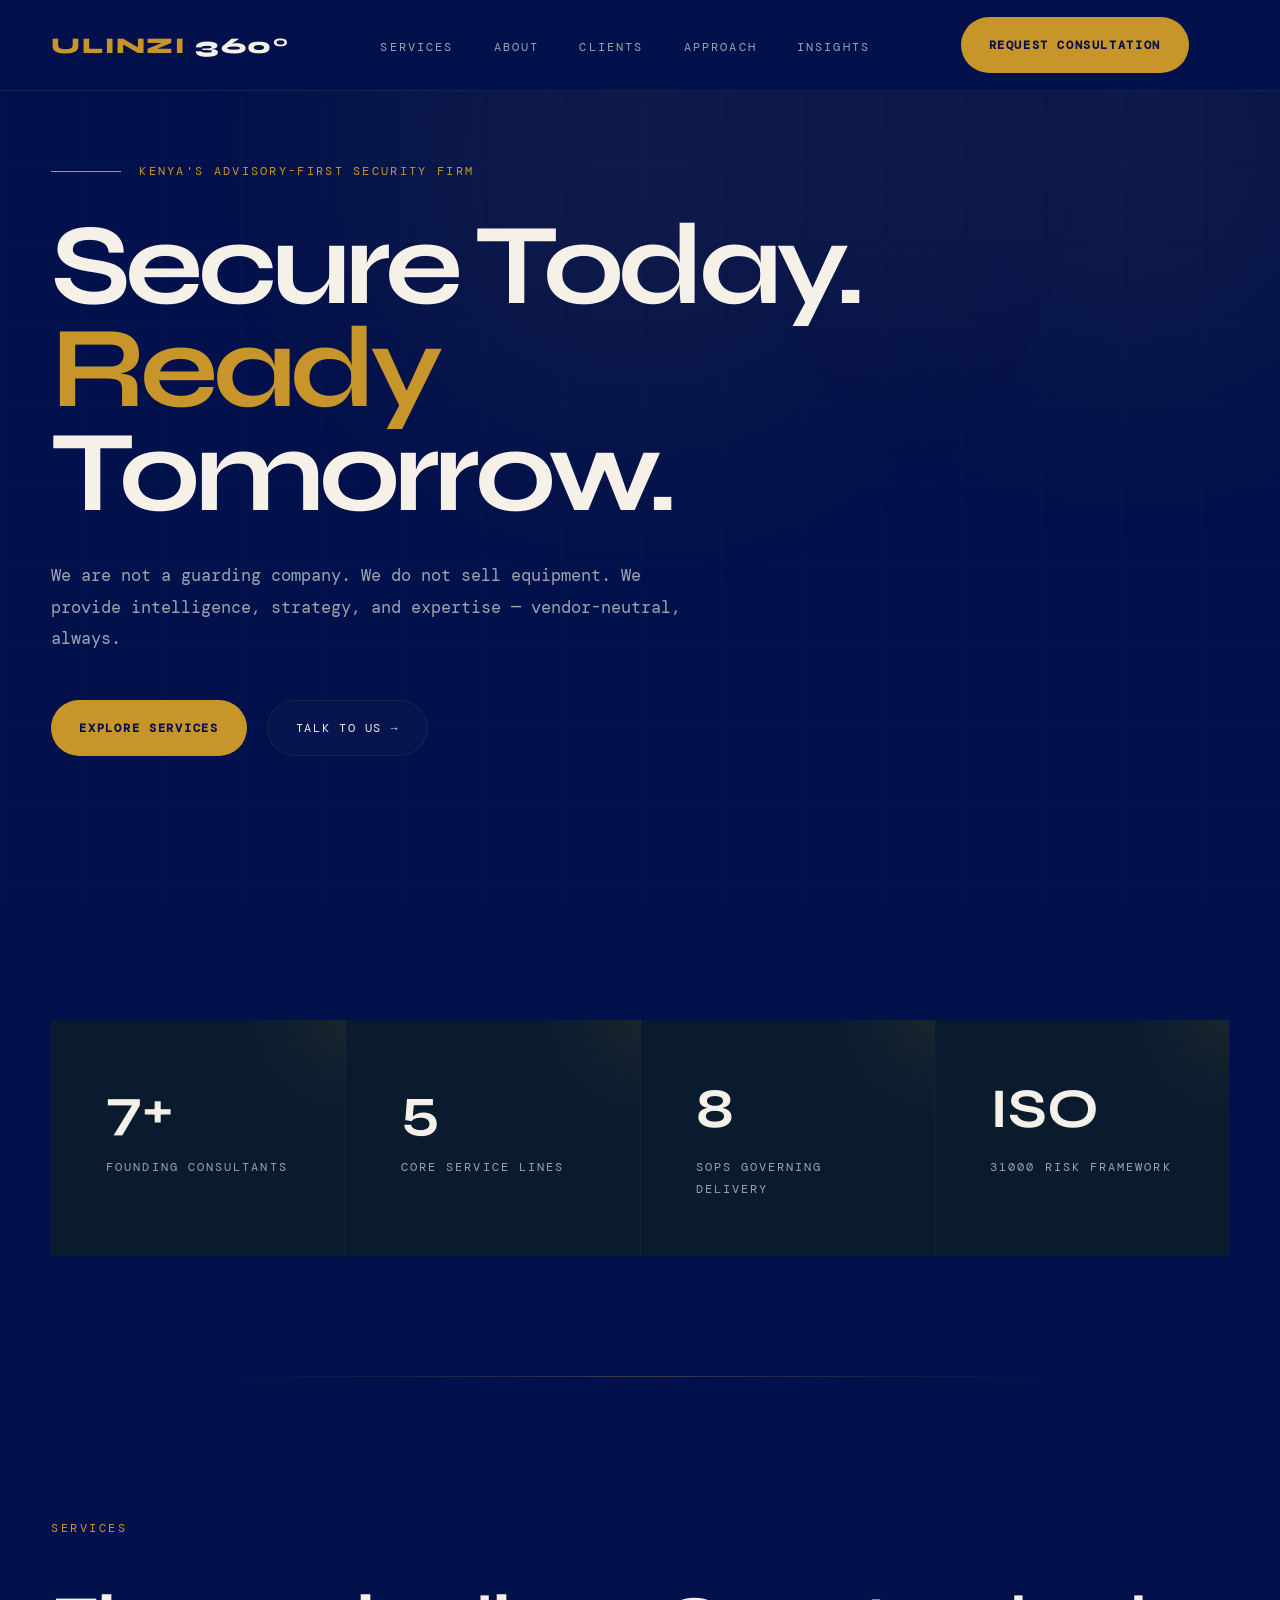
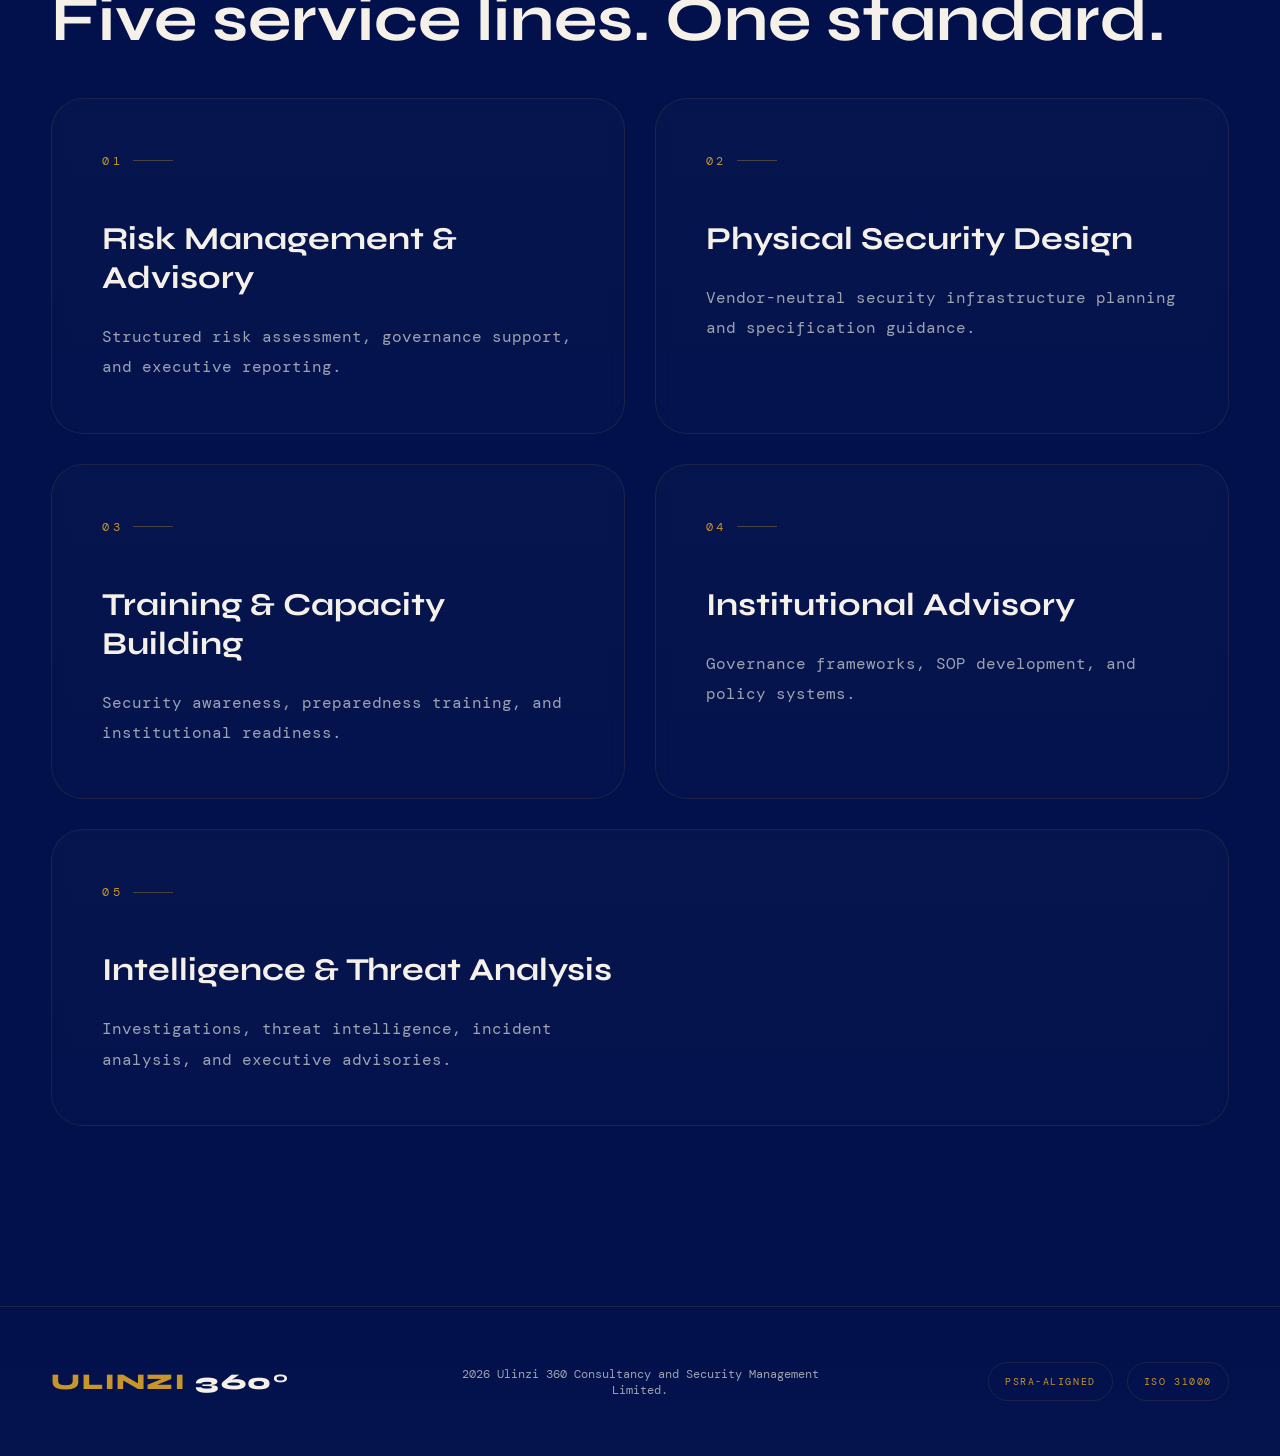
==== commit d5a175e7: "MAJOR UPATTE adding include.js" ====
--- a/index.html
+++ b/index.html
@@ -31,63 +31,9 @@
 
   <!-- NAV -->
 
-  <header class="header">
-
-    <nav class="navbar container">
-
-      <a href="index.html" class="logo">
-        <span class="gold">ULINZI</span>
-        <span class="white">360°</span>
-      </a>
-
-      <ul class="nav-links">
-
-        <li>
-          <a href="services.html">Services</a>
-        </li>
-
-        <li>
-          <a href="about.html">About</a>
-        </li>
-
-        <li>
-          <a href="clients.html">Clients</a>
-        </li>
-
-        <li>
-          <a href="approach.html">Approach</a>
-        </li>
-
-        <li>
-          <a href="insights.html">Insights</a>
-        </li>
-
-      </ul>
-
-      <a href="contact.html" class="nav-btn">
-        Request Consultation
-      </a>
-
-      <button class="menu-btn">
-        ☰
-      </button>
-
-    </nav>
-
-  </header>
-
-  <!-- MOBILE MENU -->
-
-  <div class="mobile-menu">
-
-    <a href="services.html">Services</a>
-    <a href="about.html">About</a>
-    <a href="clients.html">Clients</a>
-    <a href="approach.html">Approach</a>
-    <a href="contact.html">Contact</a>
-    <a href="insights.html">Insights</a>
-
-  </div>
+<div id="header"></div>
+
+
 
   <!-- HERO -->
 
@@ -286,34 +232,10 @@
 
   <!-- FOOTER -->
 
-  <footer class="footer">
-
-    <div class="container footer-grid">
-
-      <div>
-        <h3 class="logo">
-          <span class="gold">ULINZI</span>
-          <span class="white">360°</span>
-        </h3>
-      </div>
-
-      <div class="footer-center">
-        2026 Ulinzi 360 Consultancy and Security
-        Management Limited.
-      </div>
-
-      <div class="footer-tags">
-
-        <span>PSRA-ALIGNED</span>
-        <span>ISO 31000</span>
-
-      </div>
-
-    </div>
-
-  </footer>
-
-  <script src="js/script.js"></script>
+<div id="footer"></div>
+
+<script src="js/includes.js"></script>
+<script src="js/script.js"></script>
 
 </body>
 </html>
--- a/css/style.css
+++ b/css/style.css
@@ -1,6 +1,6 @@
 :root{
 
-  --bg-primary:#050C1A;
+  --bg-primary:#02114B;
   --bg-secondary:#0A1B2E;
 
   --gold:#C8952A;
@@ -135,7 +135,7 @@
   width:100%;
   z-index:999;
 
-  background:rgba(5,12,26,0.88);
+  background:var(--bg-primary);
 
   backdrop-filter:blur(14px);
 
@@ -729,6 +729,12 @@
   position:relative;
 
   border:1px solid var(--line);
+
+  padding:50px;
+
+  border-radius:var(--radius);
+
+  overflow:hidden;
 
   background:
   linear-gradient(
@@ -2540,6 +2546,7 @@
   padding-bottom:140px;
 }
 
+
 .blog-card{
   position:relative;
 
